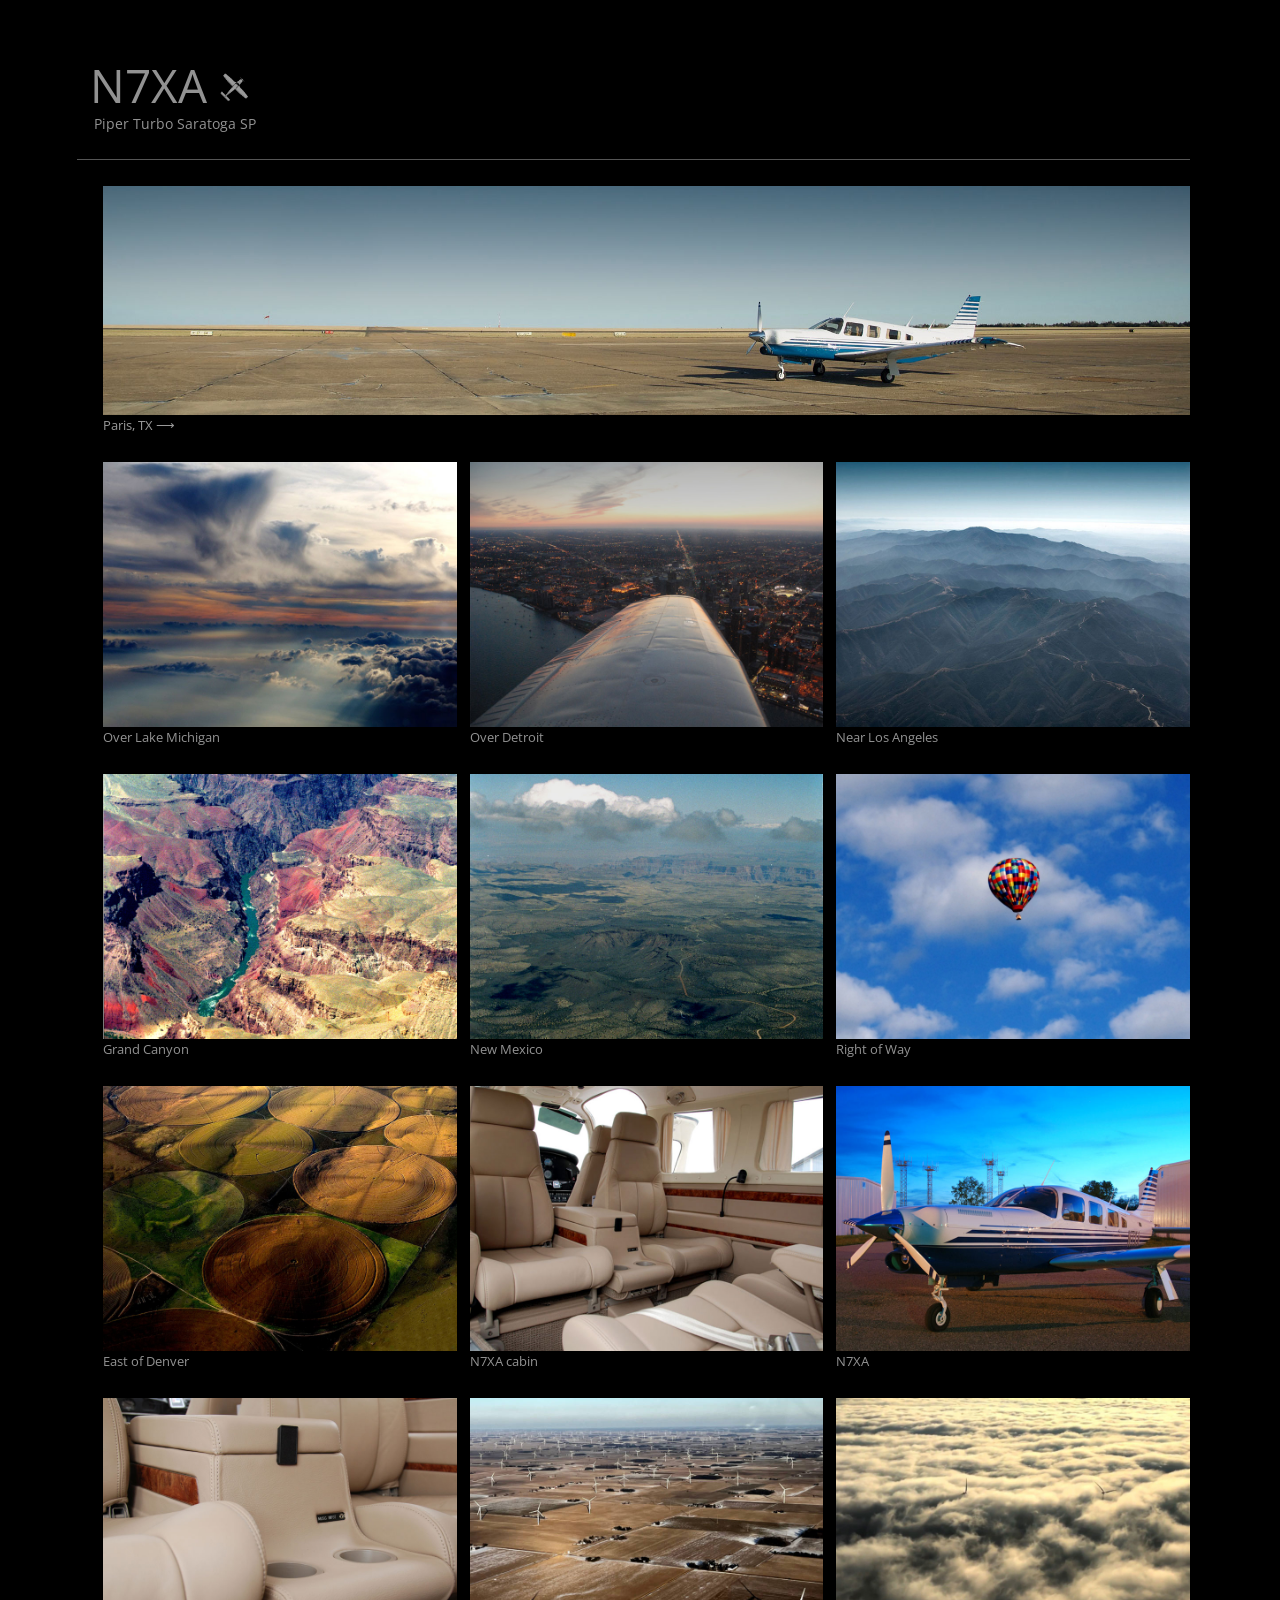
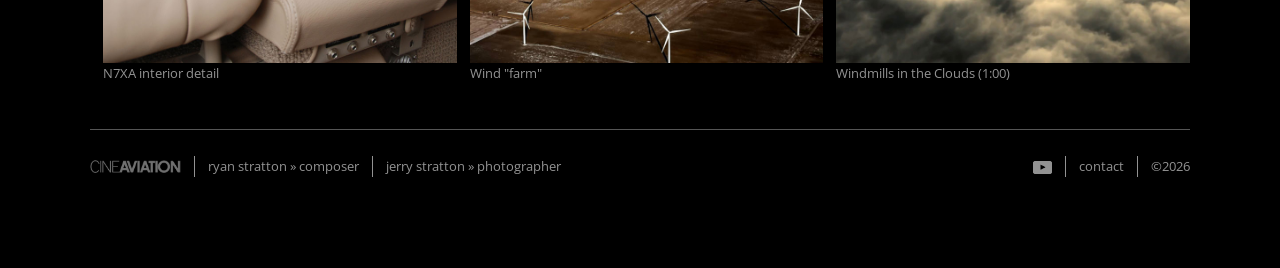
==== index.html @ 7b43d066 "extentionless mod" ====
<!DOCTYPE html>
<html lang="en">
<head>
	<meta charset="UTF-8">
	<meta name="viewport" content="width=device-width, initial-scale=1">
	<title> N7XA | Piper Turbo Saratoga SP </title>
	<meta name="description" content="1982 Piper Turbo Saratoga SP">
	<link rel="canonical" href="https://n7xa.com">
	<link rel="stylesheet" href="css/ca.css">
	<link rel="icon" href="/favicon.ico" type="image/x-icon">
 	<link rel="icon" type="image/png" sizes="32x32" href="/favicon-32x32.png">
	<link rel="icon" type="image/png" sizes="16x16" href="/favicon-16x16.png">
	<link rel="apple-touch-icon" sizes="180x180" href="/apple-touch-icon_v2.png">
	<link rel="manifest" href="/site.webmanifest">
</head>
<body>
<div class="container">
	<header id="navtop">
		<div class="logo fleft">
			<h1>
				N7XA
				<img src="img/mailsig.png" alt="N7XA" class="h1-image"> 
			</h1>
			<p style="font-size: 1.1em; margin-left: 0.3em;">
				Piper Turbo Saratoga SP 
			</p>
		</div>  
	</header>
	<div class="works-page grid-wrap divide-top">
		<nav class="grid col-full">
			<figure class="grid col-full">
				<a href="/paris"> <img src="img/n7xa_wide2.jpg" alt="" style="width: 100%;"> <span class="zoom"> </span> </a>
 				<figcaption>
					<a href="/paris" class="arrow"> Paris, TX </a> 
				</figcaption>
			</figure>
			<figure class="grid col-one-third mq2-col-one-half mq3-col-full">
				<a onclick="openModal('img/over_LM.jpg')"> <img src="img/overlm.jpg" alt="" style="width: 100%;"> <span class="zoom"> </span> </a>
				<figcaption>
					Over Lake Michigan
				</figcaption>
			</figure>
			<figure class="grid col-one-third mq2-col-one-half mq3-col-full">
				<a onclick="openModal('img/detroit_lg.jpg')"> <img src="img/detroit.jpg" alt="" style="width: 100%;"> <span class="zoom"> </span> </a>
				<figcaption>
					Over Detroit  
				</figcaption>
			</figure>
			<figure class="grid col-one-third mq2-col-one-half mq3-col-full">
				<a onclick="openModal('img/morning-mist_lg.jpg')"> <img src="img/mountain_mist.jpg" alt="" style="width: 100%;"> <span class="zoom"> </span> </a>
				<figcaption>
					Near Los Angeles  
				</figcaption>
			</figure>
			<figure class="grid col-one-third mq2-col-one-half mq3-col-full">
				<a onclick="openModal('img/canyon_full.jpg')"> <img src="img/gctn.jpg" alt="" style="width: 100%;"> <span class="zoom"> </span> </a>
				<figcaption>
					Grand Canyon 
				</figcaption>
			</figure>
			<figure class="grid col-one-third mq2-col-one-half mq3-col-full">
				<a onclick="openModal('img/newmexico.jpg')"> <img src="img/nm2.jpg" alt="" style="width: 100%;"> <span class="zoom"> </span> </a>
				<figcaption>
					New Mexico
				</figcaption>
			</figure>
			<figure class="grid col-one-third mq2-col-one-half mq3-col-full">
				<a onclick="openModal('img/rightofway_lg.jpg')"> <img src="img/rightofway.jpg" alt="" style="width: 100%;"> <span class="zoom"> </span> </a>
				<figcaption>
					Right of Way 
				</figcaption>
			</figure>
			<figure class="grid col-one-third mq2-col-one-half mq3-col-full">
				<a onclick="openModal('img/Sunset-to-Denver.jpg')"> <img src="img/sunset_denver.jpg" alt="" style="width: 100%;"> <span class="zoom"> </span> </a>
				<figcaption>
					East of Denver 
				</figcaption>
			</figure>
			<figure class="grid col-one-third mq2-col-one-half mq3-col-full">
				<a onclick="openModal('img/interior.jpg')"> <img src="img/interior1.jpg" alt="" style="width: 100%;"> <span class="zoom"> </span> </a>
				<figcaption>
					N7XA cabin 
				</figcaption>
			</figure>
			<figure class="grid col-one-third mq2-col-one-half mq3-col-full">
				<a onclick="openModal('img/n7xa.jpg')"> <img src="img/n7xathumb.jpg" alt="" style="width: 100%;"> <span class="zoom"> </span> </a>
				<figcaption>
					N7XA 
				</figcaption>
			</figure>
			<figure class="grid col-one-third mq2-col-one-half mq3-col-full">
				<a onclick="openModal('img/console.jpg')"> <img src="img/console1.jpg" alt="" style="width: 100%;"> <span class="zoom"> </span> </a>
				<figcaption>
					N7XA interior detail 
				</figcaption>
			</figure>
			<figure class="grid col-one-third mq2-col-one-half mq3-col-full">
				<a onclick="openModal('img/windmills.jpg')"> <img src="img/windfarm.jpg" alt="" style="width: 100%;"> <span class="zoom"> </span> </a>
				<figcaption>
					Wind &quot;farm&quot;
				</figcaption>
			</figure>
			
			<figure class="grid col-one-third mq2-col-one-half mq3-col-full">
				<a onclick="openiframeModal('https://player.vimeo.com/video/907225310?badge=0&amp;autopause=0&amp;player_id=0&amp;app_id=5847')"> <img src="img/aerial.jpg" alt="" style="width: 100%;"> <span class="play"> </span> </a>
				<figcaption>
					Windmills in the Clouds (1:00)
				</figcaption>
			</figure>
		</nav>
	</div>
	<div class="divide-top">
		<footer class="grid-wrap mobile">
			<ul class="grid col-two-thirds">
    			<li> <img src="img/cai-logo.png" alt="Cine Aviation Inc. logo" style="height:1em;padding-bottom:2px;"> </li>
				<li> <a href="https://ryanstrattonmusic.com" target="_blank"> ryan stratton &raquo; composer </a> </li>
				<li> <a href="https://jerrystrattonphotography.com" target="_blank"> jerry stratton &raquo; photographer </a> </li>
			</ul>
			<nav class="grid col-one-third">
				<ul>
					<li> <a href="https://www.youtube.com/channel/UCvuvG0dDCVe-HTyBPLxV9Og" title="N7XA on You Tube" target="_blank"> <img src="img/yt.png" alt="" style="height: 1em;"> </a> </li>
					<li> <a href="mailto:lons@n7xa.com?subject=Inquiry%20from%20website">contact</a></li>
					<li> &#169;2026 </li>
				</ul>
			</nav>
		</footer>
	</div>
	<!-- The Modal for Images -->
				<div id="imageModal" class="modal">
				<span class="close" onclick="closeModal()">&times;</span>
				<img id="modalImage" class="modal-content" alt="Modal Image to be loaded by a script" src="#">
				</div>

	<!-- The Modal for Iframe -->
				<div id="iframeModal" class="modal">
  				<span class="close" onclick="closeiframeModal()">&times;</span>
  				<div id="modaliframeContainer" class="modal-content1">
  			 	<iframe id="modaliframe" allow="accelerometer; autoplay; encrypted-media; gyroscope; picture-in-picture; fullscreen;"></iframe>
  			    </div>
				</div>
</div>
<script src="js/jquery.min.js"></script>
<script src="js/scripts.js"></script>
</body>
</html>
---- css/ca.css ----
@font-face {
  font-display: swap;
  font-family: 'Open Sans';
  src: url('../fonts/OpenSans-Regular.woff2') format('woff2');
  font-weight: 400;
  font-style: normal;
}

@font-face {
  font-family: 'Open Sans';
  src: url('../fonts/OpenSans-Bold.woff2') format('woff2');
  font-weight: 700;
  font-style: normal;
  font-display: swap;
}

@font-face {
  font-display: swap;
  font-family: 'Roboto';
  src: url('../fonts/roboto-regular.woff2') format('woff2'),
    url('../fonts/roboto-regular.woff') format('woff');
  font-weight: 400;
  font-style: normal;
}

@font-face {
  font-family: 'Roboto';
  src: url('../fonts/roboto-bold.woff2') format('woff2');
  font-weight: 700;
  font-style: normal;
  font-display: swap;
}

/* Root Variables */
:root {
  --font-family: "Open Sans", "Roboto", "Helvetica Neue", "Helvetica", "Arial", sans-serif;
  --font-color: #929292;
  --font-size: 13px;
  --line-height: 1.6;
  --background-color: #000000;
  --link-color: #929292;
  --border-color: #DDD;
  --transition-time: 0.2s;
  --selection-background: #0078CF;
  --selection-color: #fff;
  --button-background: #efefef;
  --button-border: #ddd;
  --button-text-shadow: 0 1px 0 #fff;
}

html {
  scroll-behavior: smooth;
  font-size: 100%;
  -webkit-text-size-adjust: 100%;
  font-family: var(--font-family);
  font-weight: 400;
  color: var(--font-color);
  -webkit-font-smoothing: antialiased;
}

:focus-visible {
  outline: 2px solid #0078CF;
}

body {
  margin: 0;
  font-size: var(--font-size);
  line-height: var(--line-height);
  background: var(--background-color);
}

a {
  color: var(--link-color);
  font-weight: normal;
  cursor: pointer;
  text-decoration: none;
  transition: color var(--transition-time) ease;
}

a:hover {
  color: #fff;
  background: rgba(0, 0, 0, 0.025);
}

a:active,
a:focus {
  position: relative;
  top: 1px;
  font-size: 1em;
}

::selection {
  background: var(--selection-background);
  color: var(--selection-color);
  text-shadow: none;
}

p {
  margin: 0 0 1em;
}

p:last-child {
  margin-bottom: 0;
}

a:visited {
  opacity: 0.9;
}

hr {
  display: block;
  height: 1px;
  border: 0;
  border-top: 1px solid #555;
  margin: .6em 0;
  padding: 0;
}

blockquote {
  margin: 1em 1em 1em 0;
  padding: 1em;
  border-left: 1px solid var(--border-color);
  font-style: italic;
  color: #999;
}

blockquote p {
  font-size: 1.1em;
  line-height: 2em;
  margin-bottom: 0;
}

blockquote small {
  display: block;
  font-size: 1em;
  line-height: 1.6em;
  color: #bfbfbf;
  text-align: right;
}

blockquote small:before {
  content: '\2014 \00A0';
}

b,
strong {
  font-weight: 700;
}

small {
  font-size: 85%;
  color: #999;
}

sub,
sup {
  font-size: 75%;
  line-height: 0;
  position: relative;
  vertical-align: baseline;
}

sup {
  top: -0.5em;
}

sub {
  bottom: -0.25em;
}

ul,
ol {
  list-style: none;
  list-style-image: none;
  margin: 0;
  padding: 0;
}

img {
  border: 0;
  vertical-align: middle;
}

figure {
  margin: 0;
}

form {
  margin: 0;
}

fieldset {
  border: 0;
  margin: 0;
  padding: 0;
}

td {
  vertical-align: top;
}

/* -------------------------------------------------------------
======	STYLES
------------------------------------------------------------- */

/* -- TYPOGRAPHY
------------------------------------------------------------- */
h1,
h2,
h3,
h4,
h5,
h6 {
  margin: 0 0 1em;
  font-weight: normal;
}

h1 {
  font-size: 3.5em;
  text-transform: uppercase;
  line-height: 0.9;
  margin: 0 0 0.1em;
  font-weight: normal;
}

h1 .h1-image {
  width: 30px;
  padding-bottom: 5px;
  opacity: 0.6;
  transition: opacity 0.2s ease;
}

h1 .sub-h1 {
  display: block;
  font-size: 0.3em;
  text-transform: none;
  margin: 0.3em 0 0 0.2em;
  color: #777;
  letter-spacing: 0.01em;
  font-weight: 500;
}

h2 {
  font-size: 2.5em;
  margin: 0 0 20px;
  letter-spacing: -0.05em;
  color: #555;
  line-height: 1;
}

h3 {
  font-size: 1.75em;
}

h4 {
  font-size: 1.1em;
  margin-left: 0.3em;
}

h5 {
  font-size: 1.17em;
  text-transform: uppercase;
  margin-bottom: 10px;
  color: #909090;
}

h6 {
  font-size: 1em;
  margin-bottom: 6px;
  font-weight: 700;
}

h2 a,
h3 a,
h4 a,
h5 a,
h6 a {
  color: #0070ff;
  text-decoration: none;
}

h2 a:hover,
h3 a:hover,
h4 a:hover,
h5 a:hover,
h6 a:hover {
  color: #fff;
}

h1 a {
  color: inherit;
  text-decoration: none;
  transition: color 0.2s ease;
}

h1 a:hover {
  color: #fff;
}

h1 a:hover .h1-image {
  opacity: 1;
}

/* -- GRID 
------------------------------------------------------------- */
body {
  width: 100%;
}

.page-404 .grid.col-full {
  text-align: center;
}

.container {
  width: 90%;
  margin: 5em auto;
  max-width: 1100px;
  min-width: 300px;
}

.grid-wrap {
  margin-left: -1em;
  /* the same as your gutter */
  overflow: hidden;
}

.grid-wrap:before,
.grid-wrap:after {
  content: "";
  display: table;
}

.grid-wrap:after {
  clear: both;
}

.grid {
  float: left;
  padding-left: 1em;
  /* this is your gutter between columns */
  width: 100%;
  box-sizing: border-box;
}

.half-gutter {
  margin-left: -1.5em;
}

.half-gutter .grid-col {
  padding-left: 1.5em;
}

.col-full {
  width: 100%;
}

.col-one-half {
  width: 50%;
}

.col-one-third {
  width: 33.333%;
}

.col-two-thirds {
  width: 66.666%;
}

.col-one-quarter {
  width: 25%;
}

.col-three-quarters {
  width: 75%;
}

.divide-top {
  border-top: 1px solid #555;
  padding-top: 2em;
  margin-top: 1.5em;
}

.mright {
  margin-right: 3em;
}

.mleft {
  margin-left: 3em;
}

.mtop {
  margin-top: 3em;
}

.mbottom {
  margin-bottom: 3em;
}

.halfmright {
  margin-right: 1.5em;
}

.halfmleft {
  margin-left: 1.5em;
}

.halfmtop {
  margin-top: 1.5em;
}

.halfmbottom {
  margin-bottom: 1.5em;
}

.fright,
.fleft {
  display: block;
  overflow: hidden;
}

.fright {
  float: right;
}

.fleft {
  float: left;
}

.alignleft {
  float: left;
  clear: left;
  margin: 0.38em 1.62em 0.38em 0;
}

.alignright {
  float: right;
  clear: right;
  margin: 0.38em 0 0.38em 1.62em;
}

.aligncenter {
  margin: 0 auto 1.62em;
  display: block;
}

/* -- MISC
------------------------------------------------------------- */
figure {
  max-height: 100%;
  overflow: hidden;
  margin-bottom: 2em;
}

figure figcaption {}

img {
  max-width: 100%;
  height: auto;
  width: auto;
}

a img {
  transition: opacity 1s ease;
}

a img:hover {
  opacity: 0.7;
}

/* -------------------------------------------------------------
======	PAGES
------------------------------------------------------------- */

/* -- HEADER
------------------------------------------------------------- */
header#navtop {
  clear: both;
  overflow: hidden;
}

header nav ul {
  float: left;
  overflow: hidden;
  padding: 0 3em 0 2em;
  line-height: 2em;
}

nav a,
menu a {
  text-decoration: none;
  color: #999;
}

.navactive {
  color: #0078CF;
}

.logo {
  margin-bottom: 0.3em;
}

.logo:hover {
  background: none;
}

/* -- GENERAL 
------------------------------------------------------------- */
.main section {
  margin: 0 0 3em;
}

.main header {
  color: #555;
  margin-bottom: 3em;
}

.main header hr {
  border-top-color: #999;
}

.arrow:after {
  content: " \27F6";
  /* html unicode: &#10230; */
}

header .arrow {
  color: #999;
  font-style: italic;
}

.arrow:hover {
  color: #0078CF;
}

/* -- FOOTER
------------------------------------------------------------- */
footer {
  color: #929292;
  margin-bottom: 7em;
}

footer nav ul {
  float: right;
  overflow: hidden;
}

footer a {
  color: #929292;
}

footer li {
  float: left;
  margin-right: 1em;
  padding-right: 1em;
  border-right: 1px solid #929292;
  font-size: 1em;
}

footer li:last-child {
  margin-right: 0;
  padding-right: 0;
  border-right: none;
}

#iframe-container {
  width: 1100px;
  /* Default width */
  height: 300px;
  /* Default height */
}

/* Styling specific to the iframe modal content */
#iframeModal .modal-content1 {
  top: 50%;
  left: 50%;
  max-width: 90%;
  /* Adjust the width as needed */
  max-height: 90vh;
  /* Adjust the height as needed */
}

/* Styling specific to the iframe modal */
#iframeModal #modaliframe {
  display: block;
  position: fixed;
  z-index: 1;
  left: 50%;
  top: 50%;
  transform: translate(-50%, -50%);
  width: 80%;
  height: calc(80vw * 9 / 16);
  /* 16:9 aspect ratio */
  border: none;
}

/* Common styling for both modals */
.modal {
  display: none;
  position: fixed;
  z-index: 1;
  left: 0;
  top: 0;
  width: 100%;
  height: 100%;
  overflow: auto;
  background-color: rgba(0, 0, 0, 0.8);
}

.modal-content {
  display: block;
  margin: auto;
  position: absolute;
  top: 50%;
  left: 50%;
  transform: translate(-50%, -50%);
  max-width: 90%;
  /* Adjust the width as needed */
  max-height: 90vh;
  /* Adjust the height as needed */
  box-shadow: 0 15px 20px rgba(110, 110, 110, 0.5);
  border: 2px solid #676767;
  /* Border properties */
  border-radius: 8px;
  /* Optional: Add border radius for rounded corners */
}

.close {
  position: absolute;
  top: 25px;
  right: 50px;
  color: #fff;
  font-size: 30px;
  cursor: pointer;
}

.modal-text {
  margin-top: 10px;
  color: #fff;
  text-align: center;
  font-size: 16px;
}

/* -- WORKS / Home-page and Works-page
------------------------------------------------------------- */
.works-page figure>a,
.works figure>a {
  display: block;
  height: 100%;
  width: 100%;
  overflow: hidden;
  position: relative;
}

.works figure>a {
  padding-top: 1em;
}

.works-page figure .zoom,
.works figure .zoom,
.works-page figure .play,
.works figure .play {
  display: block;
  position: absolute;
  top: 10px;
  left: 0;
  width: 100%;
  height: 100%;
  opacity: 0;
}

.works-page figure .zoom,
.works figure .zoom {
  background: url(../img/zoom.png) no-repeat center;
}

.works-page figure .play,
.works figure .play {
  background: url(../img/play.png) no-repeat center;
}

.works figure figcaption {
  margin-top: 0.5em;
  padding: 0 0.5em;
  white-space: nowrap;
}

.works figure figcaption a {
  line-height: 2em;
  color: #555;
  font-weight: 700;
}

.works figure figcaption p {
  margin: 0;
}

.works-page .works figure {
  margin-bottom: 2em;
}

/* -------------------------------------------------------------
======	MEDIA QUERIES
------------------------------------------------------------- */

/* -- Media query 1 (mq1)
------------------------------------------------------------- */
@media only screen and (max-width: 60em) {

  /* 13 / 780 */
  .mq1-col-full {
    width: 100%;
  }

  .mq1-col-one-half {
    width: 50%;
  }

  .mq1-col-one-third {
    width: 33.333%;
  }

  .mq1-col-two-thirds {
    width: 66.666%;
  }

  .mq1-col-one-quarter {
    width: 25%;
  }

  .mq1-col-three-quarters {
    width: 75%;
  }

  /**/
  h1 {
    font-size: 3.1em;
  }
}

/* -- Media query 2 (mq2)
------------------------------------------------------------- */
@media only screen and (max-width: 48em) {

  /* 13 / 624 */
  .mq2-col-full {
    width: 100%;
  }

  .mq2-col-one-half {
    width: 50%;
  }

  .mq2-col-one-third {
    width: 33.333%;
  }

  .mq2-col-two-thirds {
    width: 66.666%;
  }

  .mq2-col-one-quarter {
    width: 25%;
  }

  .mq2-col-three-quarters {
    width: 75%;
  }

  /**/
  header nav {
    width: 100%;
  }

  header nav ul {
    padding: 0;
    border-left: none;
    line-height: 2em;
  }

  header nav ul li {
    float: right;
    padding: 0 1em;
  }

  footer {
    text-align: center;
  }

  footer ul {
    display: inline-block;
  }

  footer li {
    float: none;
    display: inline-block;
    margin: 0;
    padding: 0 1em;
  }

  footer .grid {
    float: none;
    width: 100%;
  }

  footer ul,
  footer nav {
    width: 100%;
    float: none;
  }

  footer nav ul {
    float: none;
    margin-top: 1em;
  }

  .mobile {
    letter-spacing: .03em;
  }
}

/* -- Media query 3 (mq3)
------------------------------------------------------------- */
@media only screen and (max-width: 30em) {

  /* 13 / 390 */
  .mq3-col-full {
    width: 100%;
  }

  .mq3-col-one-half {
    width: 50%;
  }

  .mq3-col-one-third {
    width: 33.333%;
  }

  .mq3-col-two-thirds {
    width: 66.666%;
  }

  .mq3-col-one-quarter {
    width: 25%;
  }

  .mq3-col-three-quarters {
    width: 75%;
  }

  .mq3-none {
    display: none;
  }

  /**/
  header nav ul li {
    padding: 0 0.5em;
    float: right;
  }

  #iframe-container {
    position: relative;
    width: 100%;
    padding-bottom: 54.54%;
    /* Aspect ratio 600/1100 */
    height: 0;
    overflow: hidden;
  }

  #iframe-container iframe {
    position: absolute;
    top: 0;
    left: 0;
    width: 100%;
    height: 100%;
    border: 0;
  }

  .services article {
    margin-top: 3em;
  }

  .services article:first-of-type {
    margin-top: 0;
  }
}

/* -- PRINT STYLES 
------------------------------------------------------------- */
@media print {
  body {
    color: #000;
  }

  a {
    text-decoration: underline;
  }
}

/* -------------------------------------------------------------
======	END
------------------------------------------------------------- */
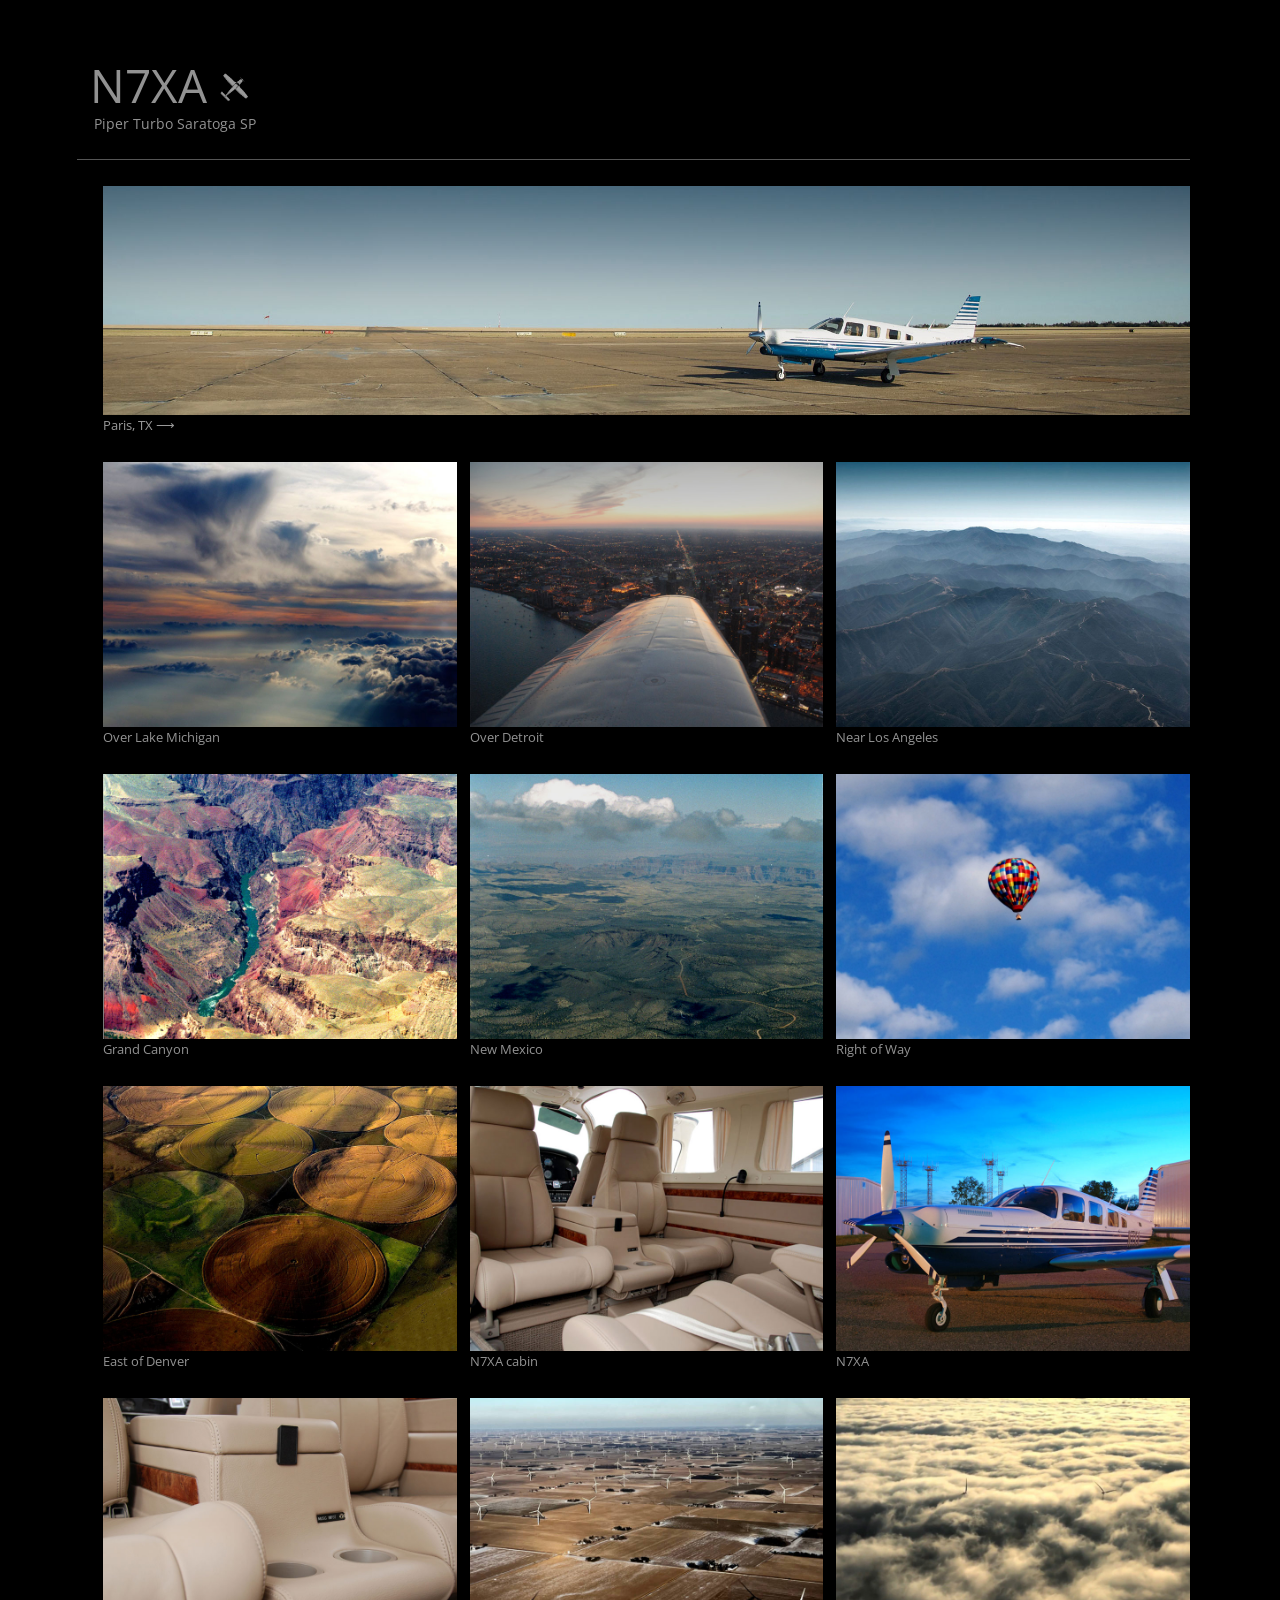
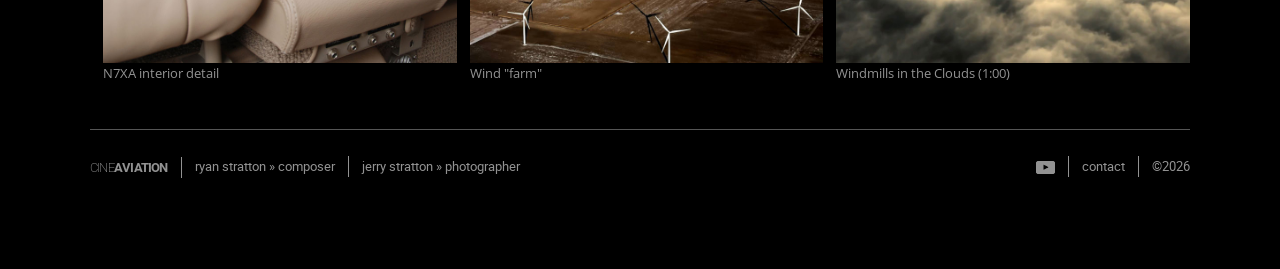
==== commit 8611d422: "logo convert to text" ====
--- a/index.html
+++ b/index.html
@@ -8,103 +8,101 @@
 	<link rel="canonical" href="https://n7xa.com">
 	<link rel="stylesheet" href="css/ca.css">
 	<link rel="icon" href="/favicon.ico" type="image/x-icon">
- 	<link rel="icon" type="image/png" sizes="32x32" href="/favicon-32x32.png">
+	<link rel="icon" type="image/png" sizes="32x32" href="/favicon-32x32.png">
 	<link rel="icon" type="image/png" sizes="16x16" href="/favicon-16x16.png">
 	<link rel="apple-touch-icon" sizes="180x180" href="/apple-touch-icon_v2.png">
 	<link rel="manifest" href="/site.webmanifest">
 </head>
 <body>
 <div class="container">
-	<header id="navtop">
+	<header class="site-header">
 		<div class="logo fleft">
 			<h1>
-				N7XA
-				<img src="img/mailsig.png" alt="N7XA" class="h1-image"> 
+				N7XA <img src="img/mailsig.png" alt="N7XA" class="h1-image"> 
 			</h1>
 			<p style="font-size: 1.1em; margin-left: 0.3em;">
 				Piper Turbo Saratoga SP 
 			</p>
-		</div>  
+		</div>
 	</header>
 	<div class="works-page grid-wrap divide-top">
 		<nav class="grid col-full">
 			<figure class="grid col-full">
-				<a href="/paris"> <img src="img/n7xa_wide2.jpg" alt="" style="width: 100%;"> <span class="zoom"> </span> </a>
- 				<figcaption>
+				<a href="/paris"> <img src="img/n7xa_wide2.jpg" alt="" style="width: 100%;"> <span class="zoom"> </span> </a> 
+				<figcaption>
 					<a href="/paris" class="arrow"> Paris, TX </a> 
 				</figcaption>
 			</figure>
 			<figure class="grid col-one-third mq2-col-one-half mq3-col-full">
-				<a onclick="openModal('img/over_LM.jpg')"> <img src="img/overlm.jpg" alt="" style="width: 100%;"> <span class="zoom"> </span> </a>
+				<a onclick="openModal('img/over_LM.jpg')"> <img src="img/overlm.jpg" alt="" style="width: 100%;"> <span class="zoom"> </span> </a> 
 				<figcaption>
-					Over Lake Michigan
+					Over Lake Michigan 
 				</figcaption>
 			</figure>
 			<figure class="grid col-one-third mq2-col-one-half mq3-col-full">
-				<a onclick="openModal('img/detroit_lg.jpg')"> <img src="img/detroit.jpg" alt="" style="width: 100%;"> <span class="zoom"> </span> </a>
+				<a onclick="openModal('img/detroit_lg.jpg')"> <img src="img/detroit.jpg" alt="" style="width: 100%;"> <span class="zoom"> </span> </a> 
 				<figcaption>
-					Over Detroit  
+					Over Detroit 
 				</figcaption>
 			</figure>
 			<figure class="grid col-one-third mq2-col-one-half mq3-col-full">
-				<a onclick="openModal('img/morning-mist_lg.jpg')"> <img src="img/mountain_mist.jpg" alt="" style="width: 100%;"> <span class="zoom"> </span> </a>
+				<a onclick="openModal('img/morning-mist_lg.jpg')"> <img src="img/mountain_mist.jpg" alt="" style="width: 100%;"> <span class="zoom"> </span> </a> 
 				<figcaption>
-					Near Los Angeles  
+					Near Los Angeles 
 				</figcaption>
 			</figure>
 			<figure class="grid col-one-third mq2-col-one-half mq3-col-full">
-				<a onclick="openModal('img/canyon_full.jpg')"> <img src="img/gctn.jpg" alt="" style="width: 100%;"> <span class="zoom"> </span> </a>
+				<a onclick="openModal('img/canyon_full.jpg')"> <img src="img/gctn.jpg" alt="" style="width: 100%;"> <span class="zoom"> </span> </a> 
 				<figcaption>
 					Grand Canyon 
 				</figcaption>
 			</figure>
 			<figure class="grid col-one-third mq2-col-one-half mq3-col-full">
-				<a onclick="openModal('img/newmexico.jpg')"> <img src="img/nm2.jpg" alt="" style="width: 100%;"> <span class="zoom"> </span> </a>
+				<a onclick="openModal('img/newmexico.jpg')"> <img src="img/nm2.jpg" alt="" style="width: 100%;"> <span class="zoom"> </span> </a> 
 				<figcaption>
-					New Mexico
+					New Mexico 
 				</figcaption>
 			</figure>
 			<figure class="grid col-one-third mq2-col-one-half mq3-col-full">
-				<a onclick="openModal('img/rightofway_lg.jpg')"> <img src="img/rightofway.jpg" alt="" style="width: 100%;"> <span class="zoom"> </span> </a>
+				<a onclick="openModal('img/rightofway_lg.jpg')"> <img src="img/rightofway.jpg" alt="" style="width: 100%;"> <span class="zoom"> </span> </a> 
 				<figcaption>
 					Right of Way 
 				</figcaption>
 			</figure>
 			<figure class="grid col-one-third mq2-col-one-half mq3-col-full">
-				<a onclick="openModal('img/Sunset-to-Denver.jpg')"> <img src="img/sunset_denver.jpg" alt="" style="width: 100%;"> <span class="zoom"> </span> </a>
+				<a onclick="openModal('img/Sunset-to-Denver.jpg')"> <img src="img/sunset_denver.jpg" alt="" style="width: 100%;"> <span class="zoom"> </span> </a> 
 				<figcaption>
 					East of Denver 
 				</figcaption>
 			</figure>
 			<figure class="grid col-one-third mq2-col-one-half mq3-col-full">
-				<a onclick="openModal('img/interior.jpg')"> <img src="img/interior1.jpg" alt="" style="width: 100%;"> <span class="zoom"> </span> </a>
+				<a onclick="openModal('img/interior.jpg')"> <img src="img/interior1.jpg" alt="" style="width: 100%;"> <span class="zoom"> </span> </a> 
 				<figcaption>
 					N7XA cabin 
 				</figcaption>
 			</figure>
 			<figure class="grid col-one-third mq2-col-one-half mq3-col-full">
-				<a onclick="openModal('img/n7xa.jpg')"> <img src="img/n7xathumb.jpg" alt="" style="width: 100%;"> <span class="zoom"> </span> </a>
+				<a onclick="openModal('img/n7xa.jpg')"> <img src="img/n7xathumb.jpg" alt="" style="width: 100%;"> <span class="zoom"> </span> </a> 
 				<figcaption>
 					N7XA 
 				</figcaption>
 			</figure>
 			<figure class="grid col-one-third mq2-col-one-half mq3-col-full">
-				<a onclick="openModal('img/console.jpg')"> <img src="img/console1.jpg" alt="" style="width: 100%;"> <span class="zoom"> </span> </a>
+				<a onclick="openModal('img/console.jpg')"> <img src="img/console1.jpg" alt="" style="width: 100%;"> <span class="zoom"> </span> </a> 
 				<figcaption>
 					N7XA interior detail 
 				</figcaption>
 			</figure>
 			<figure class="grid col-one-third mq2-col-one-half mq3-col-full">
-				<a onclick="openModal('img/windmills.jpg')"> <img src="img/windfarm.jpg" alt="" style="width: 100%;"> <span class="zoom"> </span> </a>
+				<a onclick="openModal('img/windmills.jpg')"> <img src="img/windfarm.jpg" alt="" style="width: 100%;"> <span class="zoom"> </span> </a> 
 				<figcaption>
-					Wind &quot;farm&quot;
+					Wind &quot;farm&quot; 
 				</figcaption>
 			</figure>
-			
 			<figure class="grid col-one-third mq2-col-one-half mq3-col-full">
-				<a onclick="openiframeModal('https://player.vimeo.com/video/907225310?badge=0&amp;autopause=0&amp;player_id=0&amp;app_id=5847')"> <img src="img/aerial.jpg" alt="" style="width: 100%;"> <span class="play"> </span> </a>
+				<a onclick="openiframeModal('https://player.vimeo.com/video/907225310?badge=0&amp;autopause=0&amp;player_id=0&amp;app_id=5847')"> <img src="img/aerial.jpg" alt="" style="width: 100%;"> <span class="play"> </span> </a> 
 				<figcaption>
-					Windmills in the Clouds (1:00)
+					Windmills in the Clouds (1:00) 
 				</figcaption>
 			</figure>
 		</nav>
@@ -112,34 +110,34 @@
 	<div class="divide-top">
 		<footer class="grid-wrap mobile">
 			<ul class="grid col-two-thirds">
-    			<li> <img src="img/cai-logo.png" alt="Cine Aviation Inc. logo" style="height:1em;padding-bottom:2px;"> </li>
+				<li class="footer-title"> <span class="title-light">CINE</span><span class="title-bold">AVIATION</span> </li>
 				<li> <a href="https://ryanstrattonmusic.com" target="_blank"> ryan stratton &raquo; composer </a> </li>
 				<li> <a href="https://jerrystrattonphotography.com" target="_blank"> jerry stratton &raquo; photographer </a> </li>
 			</ul>
 			<nav class="grid col-one-third">
 				<ul>
 					<li> <a href="https://www.youtube.com/channel/UCvuvG0dDCVe-HTyBPLxV9Og" title="N7XA on You Tube" target="_blank"> <img src="img/yt.png" alt="" style="height: 1em;"> </a> </li>
-					<li> <a href="mailto:lons@n7xa.com?subject=Inquiry%20from%20website">contact</a></li>
+					<li> <a href="mailto:lons@n7xa.com?subject=[N7XA Inquiry]&body=%0A%0A---%0AFrom:%20n7xa.com%0A">contact</a></li>
 					<li> &#169;2026 </li>
 				</ul>
 			</nav>
 		</footer>
 	</div>
-	<!-- The Modal for Images -->
-				<div id="imageModal" class="modal">
-				<span class="close" onclick="closeModal()">&times;</span>
-				<img id="modalImage" class="modal-content" alt="Modal Image to be loaded by a script" src="#">
-				</div>
-
-	<!-- The Modal for Iframe -->
-				<div id="iframeModal" class="modal">
-  				<span class="close" onclick="closeiframeModal()">&times;</span>
-  				<div id="modaliframeContainer" class="modal-content1">
-  			 	<iframe id="modaliframe" allow="accelerometer; autoplay; encrypted-media; gyroscope; picture-in-picture; fullscreen;"></iframe>
-  			    </div>
-				</div>
+<!-- The Modal for Images -->
+	<div id="imageModal" class="modal">
+		<span class="close" onclick="closeModal()">&times;</span> <img id="modalImage" class="modal-content" alt="Modal Image to be loaded by a script" src="#"> 
+	</div>
+<!-- The Modal for Iframe -->
+	<div id="iframeModal" class="modal">
+		<span class="close" onclick="closeiframeModal()">&times;</span> 
+		<div id="modaliframeContainer" class="modal-content1">
+			<iframe id="modaliframe" allow="accelerometer; autoplay; encrypted-media; gyroscope; picture-in-picture; fullscreen;"></iframe> 
+		</div>
+	</div>
 </div>
-<script src="js/jquery.min.js"></script>
-<script src="js/scripts.js"></script>
+<script src="js/jquery.min.js">
+</script>
+<script src="js/scripts.js">
+</script>
 </body>
 </html>
--- a/css/ca.css
+++ b/css/ca.css
@@ -1,14 +1,14 @@
 @font-face {
   font-display: swap;
-  font-family: 'Open Sans';
-  src: url('../fonts/OpenSans-Regular.woff2') format('woff2');
+  font-family: "Open Sans";
+  src: url("../fonts/OpenSans-Regular.woff2") format("woff2");
   font-weight: 400;
   font-style: normal;
 }
 
 @font-face {
-  font-family: 'Open Sans';
-  src: url('../fonts/OpenSans-Bold.woff2') format('woff2');
+  font-family: "Open Sans";
+  src: url("../fonts/OpenSans-Bold.woff2") format("woff2");
   font-weight: 700;
   font-style: normal;
   font-display: swap;
@@ -16,16 +16,25 @@
 
 @font-face {
   font-display: swap;
-  font-family: 'Roboto';
-  src: url('../fonts/roboto-regular.woff2') format('woff2'),
-    url('../fonts/roboto-regular.woff') format('woff');
+  font-family: "Roboto";
+  src: url("../fonts/roboto-extralight.woff2") format("woff2"),
+    url("../fonts/roboto-extralight.woff") format("woff");
+  font-weight: 200;
+  font-style: normal;
+}
+
+@font-face {
+  font-display: swap;
+  font-family: "Roboto";
+  src: url("../fonts/roboto-regular.woff2") format("woff2"),
+    url("../fonts/roboto-regular.woff") format("woff");
   font-weight: 400;
   font-style: normal;
 }
 
 @font-face {
-  font-family: 'Roboto';
-  src: url('../fonts/roboto-bold.woff2') format('woff2');
+  font-family: "Roboto";
+  src: url("../fonts/roboto-bold.woff2") format("woff2");
   font-weight: 700;
   font-style: normal;
   font-display: swap;
@@ -33,15 +42,16 @@
 
 /* Root Variables */
 :root {
-  --font-family: "Open Sans", "Roboto", "Helvetica Neue", "Helvetica", "Arial", sans-serif;
+  --font-family: "Open Sans", "Roboto", "Helvetica Neue", "Helvetica", "Arial",
+    sans-serif;
   --font-color: #929292;
   --font-size: 13px;
   --line-height: 1.6;
   --background-color: #000000;
   --link-color: #929292;
-  --border-color: #DDD;
+  --border-color: #ddd;
   --transition-time: 0.2s;
-  --selection-background: #0078CF;
+  --selection-background: #0078cf;
   --selection-color: #fff;
   --button-background: #efefef;
   --button-border: #ddd;
@@ -59,7 +69,7 @@
 }
 
 :focus-visible {
-  outline: 2px solid #0078CF;
+  outline: 2px solid #0078cf;
 }
 
 body {
@@ -112,7 +122,7 @@
   height: 1px;
   border: 0;
   border-top: 1px solid #555;
-  margin: .6em 0;
+  margin: 0.6em 0;
   padding: 0;
 }
 
@@ -139,7 +149,7 @@
 }
 
 blockquote small:before {
-  content: '\2014 \00A0';
+  content: "\2014 \00A0";
 }
 
 b,
@@ -451,7 +461,8 @@
   margin-bottom: 2em;
 }
 
-figure figcaption {}
+figure figcaption {
+}
 
 img {
   max-width: 100%;
@@ -473,7 +484,7 @@
 
 /* -- HEADER
 ------------------------------------------------------------- */
-header#navtop {
+.site-header {
   clear: both;
   overflow: hidden;
 }
@@ -492,7 +503,7 @@
 }
 
 .navactive {
-  color: #0078CF;
+  color: #0078cf;
 }
 
 .logo {
@@ -529,7 +540,7 @@
 }
 
 .arrow:hover {
-  color: #0078CF;
+  color: #0078cf;
 }
 
 /* -- FOOTER
@@ -537,6 +548,7 @@
 footer {
   color: #929292;
   margin-bottom: 7em;
+  font-family: "Roboto", sans-serif;
 }
 
 footer nav ul {
@@ -560,6 +572,22 @@
   margin-right: 0;
   padding-right: 0;
   border-right: none;
+}
+
+.footer-title {
+  font-size: 1em;
+  position: relative;
+  top: 0.07em;
+}
+
+.footer-title .title-light {
+  font-weight: 200;
+  letter-spacing: -0.06em;
+}
+
+.footer-title .title-bold {
+  font-weight: 700;
+  letter-spacing: -0.06em;
 }
 
 #iframe-container {
@@ -642,8 +670,8 @@
 
 /* -- WORKS / Home-page and Works-page
 ------------------------------------------------------------- */
-.works-page figure>a,
-.works figure>a {
+.works-page figure > a,
+.works figure > a {
   display: block;
   height: 100%;
   width: 100%;
@@ -651,7 +679,7 @@
   position: relative;
 }
 
-.works figure>a {
+.works figure > a {
   padding-top: 1em;
 }
 
@@ -705,7 +733,6 @@
 /* -- Media query 1 (mq1)
 ------------------------------------------------------------- */
 @media only screen and (max-width: 60em) {
-
   /* 13 / 780 */
   .mq1-col-full {
     width: 100%;
@@ -740,7 +767,6 @@
 /* -- Media query 2 (mq2)
 ------------------------------------------------------------- */
 @media only screen and (max-width: 48em) {
-
   /* 13 / 624 */
   .mq2-col-full {
     width: 100%;
@@ -814,14 +840,13 @@
   }
 
   .mobile {
-    letter-spacing: .03em;
+    letter-spacing: 0.03em;
   }
 }
 
 /* -- Media query 3 (mq3)
 ------------------------------------------------------------- */
 @media only screen and (max-width: 30em) {
-
   /* 13 / 390 */
   .mq3-col-full {
     width: 100%;
@@ -874,14 +899,6 @@
     height: 100%;
     border: 0;
   }
-
-  .services article {
-    margin-top: 3em;
-  }
-
-  .services article:first-of-type {
-    margin-top: 0;
-  }
 }
 
 /* -- PRINT STYLES 
@@ -898,4 +915,4 @@
 
 /* -------------------------------------------------------------
 ======	END
-------------------------------------------------------------- */+------------------------------------------------------------- */
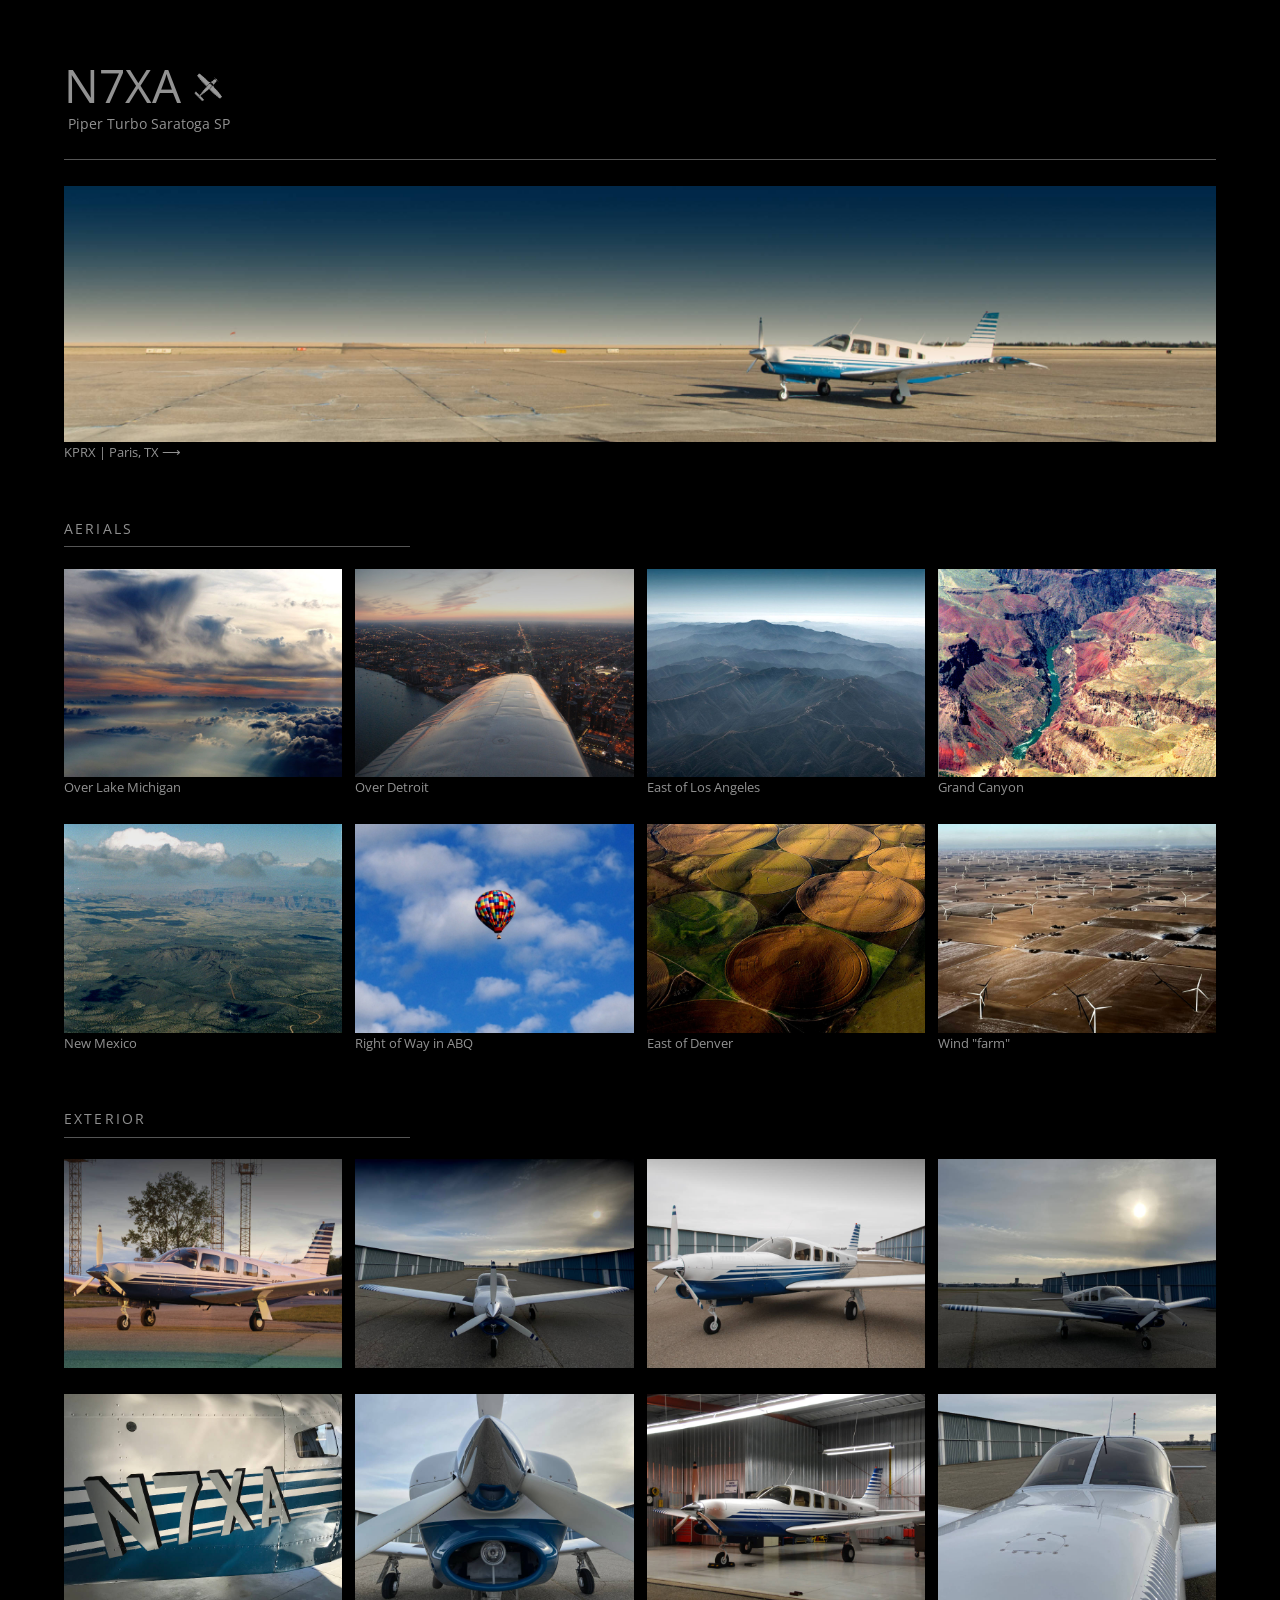
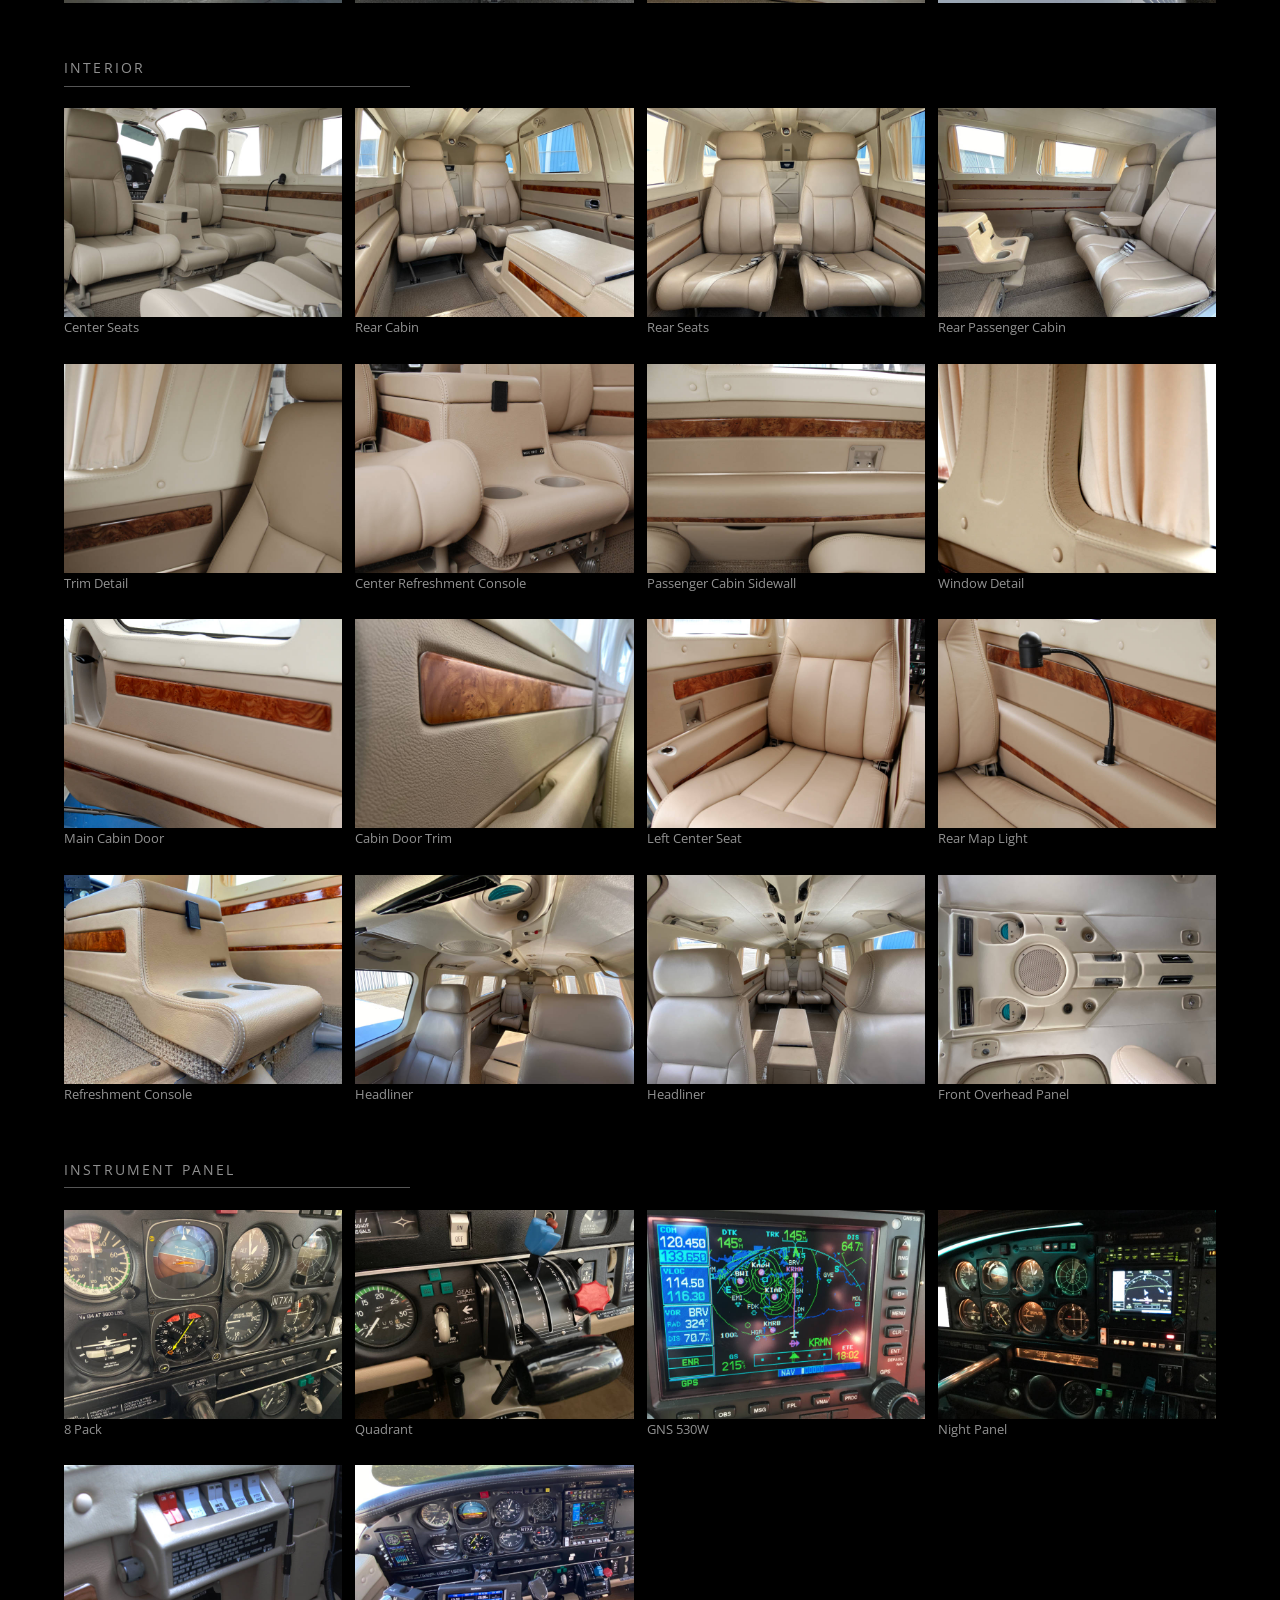
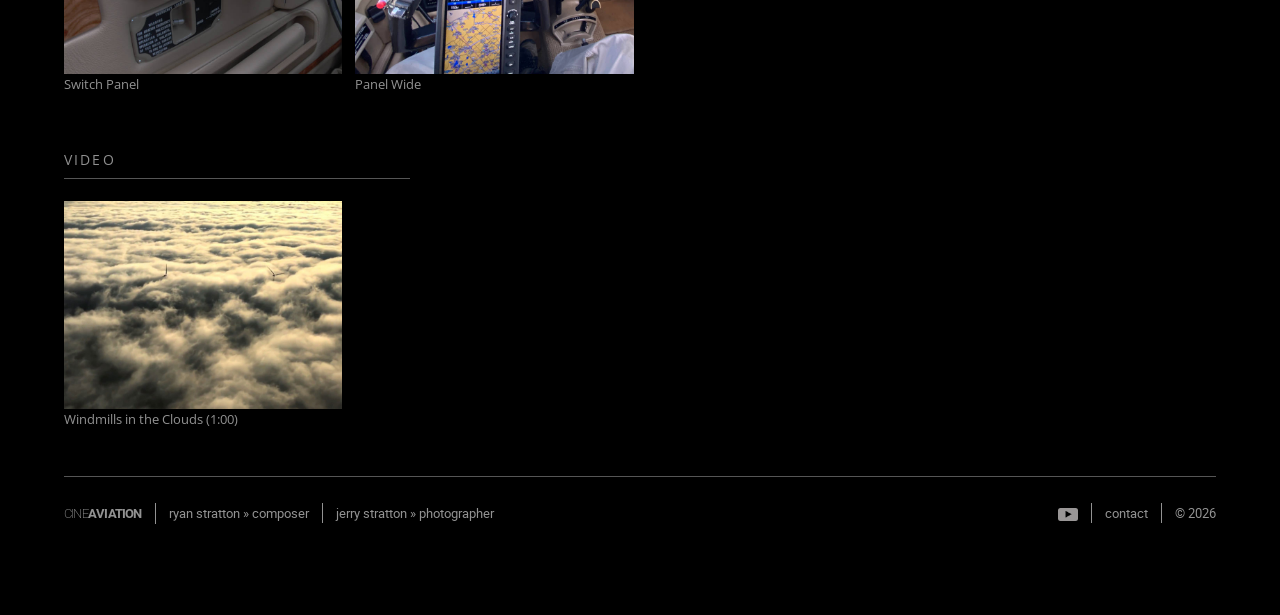
==== commit 6a2ae4f5: "Structural update" ====
--- a/index.html
+++ b/index.html
@@ -25,87 +25,244 @@
 			</p>
 		</div>
 	</header>
-	<div class="works-page grid-wrap divide-top">
-		<nav class="grid col-full">
-			<figure class="grid col-full">
-				<a href="/paris"> <img src="img/n7xa_wide2.jpg" alt="" style="width: 100%;"> <span class="zoom"> </span> </a> 
-				<figcaption>
-					<a href="/paris" class="arrow"> Paris, TX </a> 
-				</figcaption>
-			</figure>
-			<figure class="grid col-one-third mq2-col-one-half mq3-col-full">
-				<a onclick="openModal('img/over_LM.jpg')"> <img src="img/overlm.jpg" alt="" style="width: 100%;"> <span class="zoom"> </span> </a> 
+	<div class="works-page divide-top">
+		<div class="gallery">
+			<figure class="gallery-feature">
+				<a href="/paris"> <img src="img/n7xa_wide.jpg" alt="" style="width: 100%;"> <span class="zoom"> </span> </a> 
+				<figcaption>
+					<a href="/paris" class="arrow"> KPRX | Paris, TX </a> 
+				</figcaption>
+			</figure>
+			
+			<p class="gallery-subheading">Aerials</p>
+			<figure class="gallery-item">
+				<a onclick="openModal('img/aerial/over_LM.jpg')"> <img src="img/aerial/overlm.jpg" alt="" style="width: 100%;"> <span class="zoom"> </span> </a> 
 				<figcaption>
 					Over Lake Michigan 
 				</figcaption>
 			</figure>
-			<figure class="grid col-one-third mq2-col-one-half mq3-col-full">
-				<a onclick="openModal('img/detroit_lg.jpg')"> <img src="img/detroit.jpg" alt="" style="width: 100%;"> <span class="zoom"> </span> </a> 
+			<figure class="gallery-item">
+				<a onclick="openModal('img/aerial/detroit_lg.jpg')"> <img src="img/aerial/detroit.jpg" alt="" style="width: 100%;"> <span class="zoom"> </span> </a> 
 				<figcaption>
 					Over Detroit 
 				</figcaption>
 			</figure>
-			<figure class="grid col-one-third mq2-col-one-half mq3-col-full">
-				<a onclick="openModal('img/morning-mist_lg.jpg')"> <img src="img/mountain_mist.jpg" alt="" style="width: 100%;"> <span class="zoom"> </span> </a> 
-				<figcaption>
-					Near Los Angeles 
-				</figcaption>
-			</figure>
-			<figure class="grid col-one-third mq2-col-one-half mq3-col-full">
-				<a onclick="openModal('img/canyon_full.jpg')"> <img src="img/gctn.jpg" alt="" style="width: 100%;"> <span class="zoom"> </span> </a> 
+			<figure class="gallery-item">
+				<a onclick="openModal('img/aerial/morning-mist_lg.jpg')"> <img src="img/aerial/mountain_mist.jpg" alt="" style="width: 100%;"> <span class="zoom"> </span> </a> 
+				<figcaption>
+					East of Los Angeles 
+				</figcaption>
+			</figure>
+			<figure class="gallery-item">
+				<a onclick="openModal('img/aerial/canyon_full.jpg')"> <img src="img/aerial/gctn.jpg" alt="" style="width: 100%;"> <span class="zoom"> </span> </a> 
 				<figcaption>
 					Grand Canyon 
 				</figcaption>
 			</figure>
-			<figure class="grid col-one-third mq2-col-one-half mq3-col-full">
-				<a onclick="openModal('img/newmexico.jpg')"> <img src="img/nm2.jpg" alt="" style="width: 100%;"> <span class="zoom"> </span> </a> 
+			<figure class="gallery-item">
+				<a onclick="openModal('img/aerial/newmexico.jpg')"> <img src="img/aerial/nm2.jpg" alt="" style="width: 100%;"> <span class="zoom"> </span> </a> 
 				<figcaption>
 					New Mexico 
 				</figcaption>
 			</figure>
-			<figure class="grid col-one-third mq2-col-one-half mq3-col-full">
-				<a onclick="openModal('img/rightofway_lg.jpg')"> <img src="img/rightofway.jpg" alt="" style="width: 100%;"> <span class="zoom"> </span> </a> 
-				<figcaption>
-					Right of Way 
-				</figcaption>
-			</figure>
-			<figure class="grid col-one-third mq2-col-one-half mq3-col-full">
-				<a onclick="openModal('img/Sunset-to-Denver.jpg')"> <img src="img/sunset_denver.jpg" alt="" style="width: 100%;"> <span class="zoom"> </span> </a> 
+			<figure class="gallery-item">
+				<a onclick="openModal('img/aerial/rightofway_lg.jpg')"> <img src="img/aerial/rightofway.jpg" alt="" style="width: 100%;"> <span class="zoom"> </span> </a> 
+				<figcaption>
+					Right of Way in ABQ
+				</figcaption>
+			</figure>
+			<figure class="gallery-item">
+				<a onclick="openModal('img/aerial/Sunset-to-Denver.jpg')"> <img src="img/aerial/sunset_denver.jpg" alt="" style="width: 100%;"> <span class="zoom"> </span> </a> 
 				<figcaption>
 					East of Denver 
 				</figcaption>
 			</figure>
-			<figure class="grid col-one-third mq2-col-one-half mq3-col-full">
-				<a onclick="openModal('img/interior.jpg')"> <img src="img/interior1.jpg" alt="" style="width: 100%;"> <span class="zoom"> </span> </a> 
-				<figcaption>
-					N7XA cabin 
-				</figcaption>
-			</figure>
-			<figure class="grid col-one-third mq2-col-one-half mq3-col-full">
-				<a onclick="openModal('img/n7xa.jpg')"> <img src="img/n7xathumb.jpg" alt="" style="width: 100%;"> <span class="zoom"> </span> </a> 
-				<figcaption>
-					N7XA 
-				</figcaption>
-			</figure>
-			<figure class="grid col-one-third mq2-col-one-half mq3-col-full">
-				<a onclick="openModal('img/console.jpg')"> <img src="img/console1.jpg" alt="" style="width: 100%;"> <span class="zoom"> </span> </a> 
-				<figcaption>
-					N7XA interior detail 
-				</figcaption>
-			</figure>
-			<figure class="grid col-one-third mq2-col-one-half mq3-col-full">
-				<a onclick="openModal('img/windmills.jpg')"> <img src="img/windfarm.jpg" alt="" style="width: 100%;"> <span class="zoom"> </span> </a> 
+			<figure class="gallery-item">
+				<a onclick="openModal('img/aerial/windmills.jpg')"> <img src="img/aerial/windfarm.jpg" alt="" style="width: 100%;"> <span class="zoom"> </span> </a> 
 				<figcaption>
 					Wind &quot;farm&quot; 
 				</figcaption>
 			</figure>
-			<figure class="grid col-one-third mq2-col-one-half mq3-col-full">
+			
+			<p class="gallery-subheading">Exterior</p>
+			<figure class="gallery-item">
+				<a onclick="openModal('img/exterior/ext4.jpg')"> <img src="img/exterior/tn_ext4.jpg" alt="" style="width: 100%;"> <span class="zoom"> </span> </a> 
+			</figure>
+			
+			<figure class="gallery-item">
+				<a onclick="openModal('img/exterior/ext3.jpg')"> <img src="img/exterior/tn_ext3.jpg" alt="" style="width: 100%;"> <span class="zoom"> </span> </a> 
+			</figure>
+			
+			<figure class="gallery-item">
+				<a onclick="openModal('img/exterior/ext1.jpg')"> <img src="img/exterior/tn_ext1.jpg" alt="" style="width: 100%;"> <span class="zoom"> </span> </a> 
+			</figure>
+			
+			<figure class="gallery-item">
+				<a onclick="openModal('img/exterior/ext9.jpg')"> <img src="img/exterior/tn_ext9.jpg" alt="" style="width: 100%;"> <span class="zoom"> </span> </a> 
+			</figure>
+						
+			<figure class="gallery-item">
+				<a onclick="openModal('img/exterior/ext10.jpg')"> <img src="img/exterior/tn_ext10.jpg" alt="" style="width: 100%;"> <span class="zoom"> </span> </a> 
+			</figure>
+			
+			<figure class="gallery-item">
+				<a onclick="openModal('img/exterior/ext6.jpg')"> <img src="img/exterior/tn_ext6.jpg" alt="" style="width: 100%;"> <span class="zoom"> </span> </a> 
+			</figure>
+			
+			<figure class="gallery-item">
+				<a onclick="openModal('img/exterior/ext5.jpg')"> <img src="img/exterior/tn_ext5.jpg" alt="" style="width: 100%;"> <span class="zoom"> </span> </a> 
+			</figure>
+			
+			<figure class="gallery-item">
+				<a onclick="openModal('img/exterior/ext8.jpg')"> <img src="img/exterior/tn_ext8.jpg" alt="" style="width: 100%;"> <span class="zoom"> </span> </a> 
+			</figure>
+			
+			<p class="gallery-subheading">Interior</p>
+			<figure class="gallery-item">
+				<a onclick="openModal('img/interior/interior.jpg')"> <img src="img/interior/tn_interior.jpg" alt="" style="width: 100%;"> <span class="zoom"> </span> </a> 
+				<figcaption>
+					Center Seats 
+				</figcaption>
+			</figure>
+			<figure class="gallery-item">
+				<a onclick="openModal('img/interior/rearseats-wide.jpg')"> <img src="img/interior/tn_rearseats-wide.jpg" alt="" style="width: 100%;"> <span class="zoom"> </span> </a> 
+				<figcaption>
+					Rear Cabin 
+				</figcaption>
+			</figure>
+			<figure class="gallery-item">
+				<a onclick="openModal('img/interior/tearseats-medium.jpg')"> <img src="img/interior/tn_rearseats-medium.jpg" alt="" style="width: 100%;"> <span class="zoom"> </span> </a> 
+				<figcaption>
+					Rear Seats 
+				</figcaption>
+			</figure>
+			<figure class="gallery-item">
+				<a onclick="openModal('img/interior/rearseats.jpg')"> <img src="img/interior/tn_rearseats.jpg" alt="" style="width: 100%;"> <span class="zoom"> </span> </a> 
+				<figcaption>
+					Rear Passenger Cabin 
+				</figcaption>
+			</figure>
+			<figure class="gallery-item">
+				<a onclick="openModal('img/interior/trim-detail.jpg')"> <img src="img/interior/tn_trim-detail.jpg" alt="" style="width: 100%;"> <span class="zoom"> </span> </a> 
+				<figcaption>
+					Trim Detail 
+				</figcaption>
+			</figure>
+			<figure class="gallery-item">
+				<a onclick="openModal('img/interior/console.jpg')"> <img src="img/interior/tn-console.jpg" alt="" style="width: 100%;"> <span class="zoom"> </span> </a> 
+				<figcaption>
+					Center Refreshment Console 
+				</figcaption>
+			</figure>
+			<figure class="gallery-item">
+				<a onclick="openModal('img/interior/sidewall.jpg')"> <img src="img/interior/tn_sidewall.jpg" alt="" style="width: 100%;"> <span class="zoom"> </span> </a> 
+				<figcaption>
+					Passenger Cabin Sidewall 
+				</figcaption>
+			</figure>
+			<figure class="gallery-item">
+				<a onclick="openModal('img/interior/window-detail.jpg')"> <img src="img/interior/tn_window-detail.jpg" alt="" style="width: 100%;"> <span class="zoom"> </span> </a> 
+				<figcaption>
+					Window Detail 
+				</figcaption>
+			</figure>
+			<figure class="gallery-item">
+				<a onclick="openModal('img/interior/main-door.jpg')"> <img src="img/interior/tn_main-door.jpg" alt="" style="width: 100%;"> <span class="zoom"> </span> </a> 
+				<figcaption>
+					Main Cabin Door 
+				</figcaption>
+			</figure>
+			<figure class="gallery-item">
+				<a onclick="openModal('img/interior/sidetrim.jpg')"> <img src="img/interior/tn_sidetrim.jpg" alt="" style="width: 100%;"> <span class="zoom"> </span> </a> 
+				<figcaption>
+					Cabin Door Trim 
+				</figcaption>
+			</figure>
+			<figure class="gallery-item">
+				<a onclick="openModal('img/interior/left-center.jpg')"> <img src="img/interior/tn_left-center.jpg" alt="" style="width: 100%;"> <span class="zoom"> </span> </a> 
+				<figcaption>
+					Left Center Seat 
+				</figcaption>
+			</figure>
+			<figure class="gallery-item">
+				<a onclick="openModal('img/interior/map-light.jpg')"> <img src="img/interior/tn_map-light.jpg" alt="" style="width: 100%;"> <span class="zoom"> </span> </a> 
+				<figcaption>
+					Rear Map Light 
+				</figcaption>
+			</figure>
+			<figure class="gallery-item">
+				<a onclick="openModal('img/interior/console-alt.jpg')"> <img src="img/interior/tn_console-alt.jpg" alt="" style="width: 100%;"> <span class="zoom"> </span> </a> 
+				<figcaption>
+					Refreshment Console 
+				</figcaption>
+			</figure>
+			<figure class="gallery-item">
+				<a onclick="openModal('img/interior/headliner.jpg')"> <img src="img/interior/tn_headliner.jpg" alt="" style="width: 100%;"> <span class="zoom"> </span> </a> 
+				<figcaption>
+					Headliner 
+				</figcaption>
+			</figure>
+			<figure class="gallery-item">
+				<a onclick="openModal('img/interior/rearseats-wide-alt.jpg')"> <img src="img/interior/tn_rearseats-wide-alt.jpg" alt="" style="width: 100%;"> <span class="zoom"> </span> </a> 
+				<figcaption>
+					Headliner 
+				</figcaption>
+			</figure>
+			<figure class="gallery-item">
+				<a onclick="openModal('img/interior/overhead.jpg')"> <img src="img/interior/tn_overhead.jpg" alt="" style="width: 100%;"> <span class="zoom"> </span> </a> 
+				<figcaption>
+					Front Overhead Panel 
+				</figcaption>
+			</figure>
+			
+			<p class="gallery-subheading">Instrument Panel</p>
+			<figure class="gallery-item">
+				<a onclick="openModal('img/panel/8pack.jpg')"> <img src="img/panel/tn_8pack.jpg" alt="" style="width: 100%;"> <span class="zoom"> </span> </a> 
+				<figcaption>
+					8 Pack 
+				</figcaption>
+			</figure>
+			<figure class="gallery-item">
+				<a onclick="openModal('img/panel/quadrant.jpg')"> <img src="img/panel/tn_quadrant.jpg" alt="" style="width: 100%;"> <span class="zoom"> </span> </a> 
+				<figcaption>
+					Quadrant 
+				</figcaption>
+			</figure>
+			<figure class="gallery-item">
+				<a onclick="openModal('img/panel/gns530w.jpg')"> <img src="img/panel/tn_gns530w.jpg" alt="" style="width: 100%;"> <span class="zoom"> </span> </a> 
+				<figcaption>
+					GNS 530W 
+				</figcaption>
+			</figure>
+			<figure class="gallery-item">
+				<a onclick="openModal('img/panel/panel-dark.jpg')"> <img src="img/panel/tn_panel-dark.jpg" alt="" style="width: 100%;"> <span class="zoom"> </span> </a> 
+				<figcaption>
+					Night Panel 
+				</figcaption>
+			</figure>
+			<figure class="gallery-item">
+				<a onclick="openModal('img/panel/switch-panel.jpg')"> <img src="img/panel/tn_switch-panel.jpg" alt="" style="width: 100%;"> <span class="zoom"> </span> </a> 
+				<figcaption>
+					Switch Panel 
+				</figcaption>
+			</figure>
+			<figure class="gallery-item">
+				<a onclick="openModal('img/panel/panel-wide.jpg')"> <img src="img/panel/tn_panel-wide.jpg" alt="" style="width: 100%;"> <span class="zoom"> </span> </a> 
+				<figcaption>
+					Panel Wide 
+				</figcaption>
+			</figure>
+
+
+			<p class="gallery-subheading">Video</p>
+			<figure class="gallery-item">
 				<a onclick="openiframeModal('https://player.vimeo.com/video/907225310?badge=0&amp;autopause=0&amp;player_id=0&amp;app_id=5847')"> <img src="img/aerial.jpg" alt="" style="width: 100%;"> <span class="play"> </span> </a> 
 				<figcaption>
 					Windmills in the Clouds (1:00) 
 				</figcaption>
 			</figure>
-		</nav>
+			
+		</div>
 	</div>
 	<div class="divide-top">
 		<footer class="grid-wrap mobile">
@@ -117,16 +274,25 @@
 			<nav class="grid col-one-third">
 				<ul>
 					<li> <a href="https://www.youtube.com/channel/UCvuvG0dDCVe-HTyBPLxV9Og" title="N7XA on You Tube" target="_blank"> <img src="img/yt.png" alt="" style="height: 1em;"> </a> </li>
-					<li> <a href="mailto:lons@n7xa.com?subject=[N7XA Inquiry]&body=%0A%0A---%0AFrom:%20n7xa.com%0A">contact</a></li>
-					<li> &#169;2026 </li>
+					<li> <a href="mailto:lon@n7xa.com?subject=From%20N7XA%20Website">contact</a></li>
+					<li> &#169;&nbsp;2026 </li>
 				</ul>
 			</nav>
 		</footer>
 	</div>
+
 <!-- The Modal for Images -->
-	<div id="imageModal" class="modal">
-		<span class="close" onclick="closeModal()">&times;</span> <img id="modalImage" class="modal-content" alt="Modal Image to be loaded by a script" src="#"> 
-	</div>
+<div id="imageModal" class="modal" role="dialog"
+     aria-modal="true" aria-label="Photo gallery">
+  <button class="close" type="button"
+          onclick="closeModal()" aria-label="Close">&times;</button>
+  <button class="modal-prev" type="button"
+          onclick="changeModalImage(-1)" aria-label="Previous photo">&#10094;</button>
+  <img id="modalImage" class="modal-content" alt="">
+  <button class="modal-next" type="button"
+          onclick="changeModalImage(1)" aria-label="Next photo">&#10095;</button>
+  <div id="modalCaption" class="modal-text"></div>
+</div>
 <!-- The Modal for Iframe -->
 	<div id="iframeModal" class="modal">
 		<span class="close" onclick="closeiframeModal()">&times;</span> 
@@ -135,9 +301,7 @@
 		</div>
 	</div>
 </div>
-<script src="js/jquery.min.js">
-</script>
-<script src="js/scripts.js">
-</script>
+<script src="js/jquery.min.js"></script>
+<script src="js/scripts.js"></script>
 </body>
 </html>
--- a/css/ca.css
+++ b/css/ca.css
@@ -324,7 +324,7 @@
 .container {
   width: 90%;
   margin: 5em auto;
-  max-width: 1100px;
+  max-width: 1200px;
   min-width: 300px;
 }
 
@@ -566,6 +566,14 @@
   padding-right: 1em;
   border-right: 1px solid #929292;
   font-size: 1em;
+}
+
+footer a img {
+  opacity: 0.6;
+}
+
+footer a img:hover {
+  opacity: 1;
 }
 
 footer li:last-child {
@@ -661,6 +669,30 @@
   cursor: pointer;
 }
 
+/* -- Image Modal Close Button
+------------------------------------------------------------- */
+
+#imageModal .close {
+  z-index: 4;
+  border: 0;
+  background: transparent;
+  box-shadow: none;
+  color: #fff;
+  font-family: Arial, sans-serif;
+  font-size: 32px;
+  font-weight: 300;
+  line-height: 1;
+  padding: 5px;
+  appearance: none;
+  cursor: pointer;
+  transition: opacity 0.2s ease;
+}
+
+#imageModal .close:hover {
+  background: transparent;
+  opacity: 0.6;
+}
+
 .modal-text {
   margin-top: 10px;
   color: #fff;
@@ -668,12 +700,72 @@
   font-size: 16px;
 }
 
+
+/* -- Modal Gallery Navigation
+------------------------------------------------------------- */
+
+.modal-prev,
+.modal-next {
+  position: absolute;
+  top: 50%;
+  transform: translateY(-50%);
+  z-index: 3;
+  border: 0;
+  background: none;
+  color: #aaa;
+  font-size: 32px;
+  cursor: pointer;
+  padding: 15px;
+  transition: color 0.2s ease;
+}
+
+.modal-prev {
+  left: 20px;
+}
+
+.modal-next {
+  right: 20px;
+}
+
+.modal-prev:hover,
+.modal-next:hover {
+  color: #fff;
+}
+
+#imageModal .modal-text {
+  position: absolute;
+  bottom: 15px;
+  left: 0;
+  width: 100%;
+  pointer-events: none;
+}
+
+#imageModal {
+  z-index: 10;
+  touch-action: pan-y;
+}
+
+@media only screen and (max-width: 48em) {
+  .modal-prev {
+    left: 5px;
+  }
+
+  .modal-next {
+    right: 5px;
+  }
+
+  .modal-prev,
+  .modal-next {
+    font-size: 25px;
+    padding: 10px;
+  }
+}
+
 /* -- WORKS / Home-page and Works-page
 ------------------------------------------------------------- */
 .works-page figure > a,
 .works figure > a {
   display: block;
-  height: 100%;
   width: 100%;
   overflow: hidden;
   position: relative;
@@ -726,39 +818,74 @@
   margin-bottom: 2em;
 }
 
+/* -- FLEX GALLERY
+------------------------------------------------------------- */
+
+.gallery {
+  display: flex;
+  flex-wrap: wrap;
+  column-gap: 1em;
+  row-gap: 0;
+}
+
+.gallery-feature {
+  flex: 0 0 100%;
+}
+
+.gallery-item {
+  flex: 0 0 calc((100% - 3em) / 4);
+  min-width: 0;
+}
+
+.gallery-subheading {
+  flex: 0 0 100%;
+  width: auto;
+  margin: 2em 0 1.5em;
+  color: #909090;
+  font-size: 1.1em;
+  text-transform: uppercase;
+  letter-spacing: 0.15em;
+}
+
+.gallery-subheading::after {
+  content: "";
+  display: block;
+  width: 30%;
+  border-bottom: 1px solid #555;
+  margin-top: 0.4em;
+}
+
+/* -- Detail Page Gallery
+------------------------------------------------------------- */
+
+
+/* -- Detail Page Gallery
+------------------------------------------------------------- */
+
+.gallery-detail .gallery-item {
+  flex-basis: calc((100% - 2em) / 3);
+}
+
+.gallery-detail .gallery-item img {
+  display: block;
+  width: 100%;
+  aspect-ratio: 3 / 2;
+  object-fit: cover;
+  object-position: center;
+}
+
+
 /* -------------------------------------------------------------
-======	MEDIA QUERIES
+====== MEDIA QUERIES
 ------------------------------------------------------------- */
 
 /* -- Media query 1 (mq1)
 ------------------------------------------------------------- */
-@media only screen and (max-width: 60em) {
-  /* 13 / 780 */
-  .mq1-col-full {
-    width: 100%;
-  }
-
-  .mq1-col-one-half {
-    width: 50%;
-  }
-
-  .mq1-col-one-third {
-    width: 33.333%;
-  }
-
-  .mq1-col-two-thirds {
-    width: 66.666%;
-  }
-
-  .mq1-col-one-quarter {
-    width: 25%;
-  }
-
-  .mq1-col-three-quarters {
-    width: 75%;
-  }
-
-  /**/
+@media only screen and (max-width: 62.5em) {
+  .gallery-item {
+    flex-basis: calc((100% - 2em) / 3);
+  }
+
   h1 {
     font-size: 3.1em;
   }
@@ -767,32 +894,10 @@
 /* -- Media query 2 (mq2)
 ------------------------------------------------------------- */
 @media only screen and (max-width: 48em) {
-  /* 13 / 624 */
-  .mq2-col-full {
-    width: 100%;
-  }
-
-  .mq2-col-one-half {
-    width: 50%;
-  }
-
-  .mq2-col-one-third {
-    width: 33.333%;
-  }
-
-  .mq2-col-two-thirds {
-    width: 66.666%;
-  }
-
-  .mq2-col-one-quarter {
-    width: 25%;
-  }
-
-  .mq2-col-three-quarters {
-    width: 75%;
-  }
-
-  /**/
+  .gallery-item {
+    flex-basis: calc((100% - 1em) / 2);
+  }
+
   header nav {
     width: 100%;
   }
@@ -847,36 +952,14 @@
 /* -- Media query 3 (mq3)
 ------------------------------------------------------------- */
 @media only screen and (max-width: 30em) {
-  /* 13 / 390 */
-  .mq3-col-full {
-    width: 100%;
-  }
-
-  .mq3-col-one-half {
-    width: 50%;
-  }
-
-  .mq3-col-one-third {
-    width: 33.333%;
-  }
-
-  .mq3-col-two-thirds {
-    width: 66.666%;
-  }
-
-  .mq3-col-one-quarter {
-    width: 25%;
-  }
-
-  .mq3-col-three-quarters {
-    width: 75%;
-  }
-
-  .mq3-none {
-    display: none;
-  }
-
-  /**/
+  .gallery-item {
+    flex-basis: 100%;
+  }
+  
+  .gallery-detail .gallery-item {
+    flex-basis: 100%;
+  }
+
   header nav ul li {
     padding: 0 0.5em;
     float: right;
@@ -886,7 +969,6 @@
     position: relative;
     width: 100%;
     padding-bottom: 54.54%;
-    /* Aspect ratio 600/1100 */
     height: 0;
     overflow: hidden;
   }
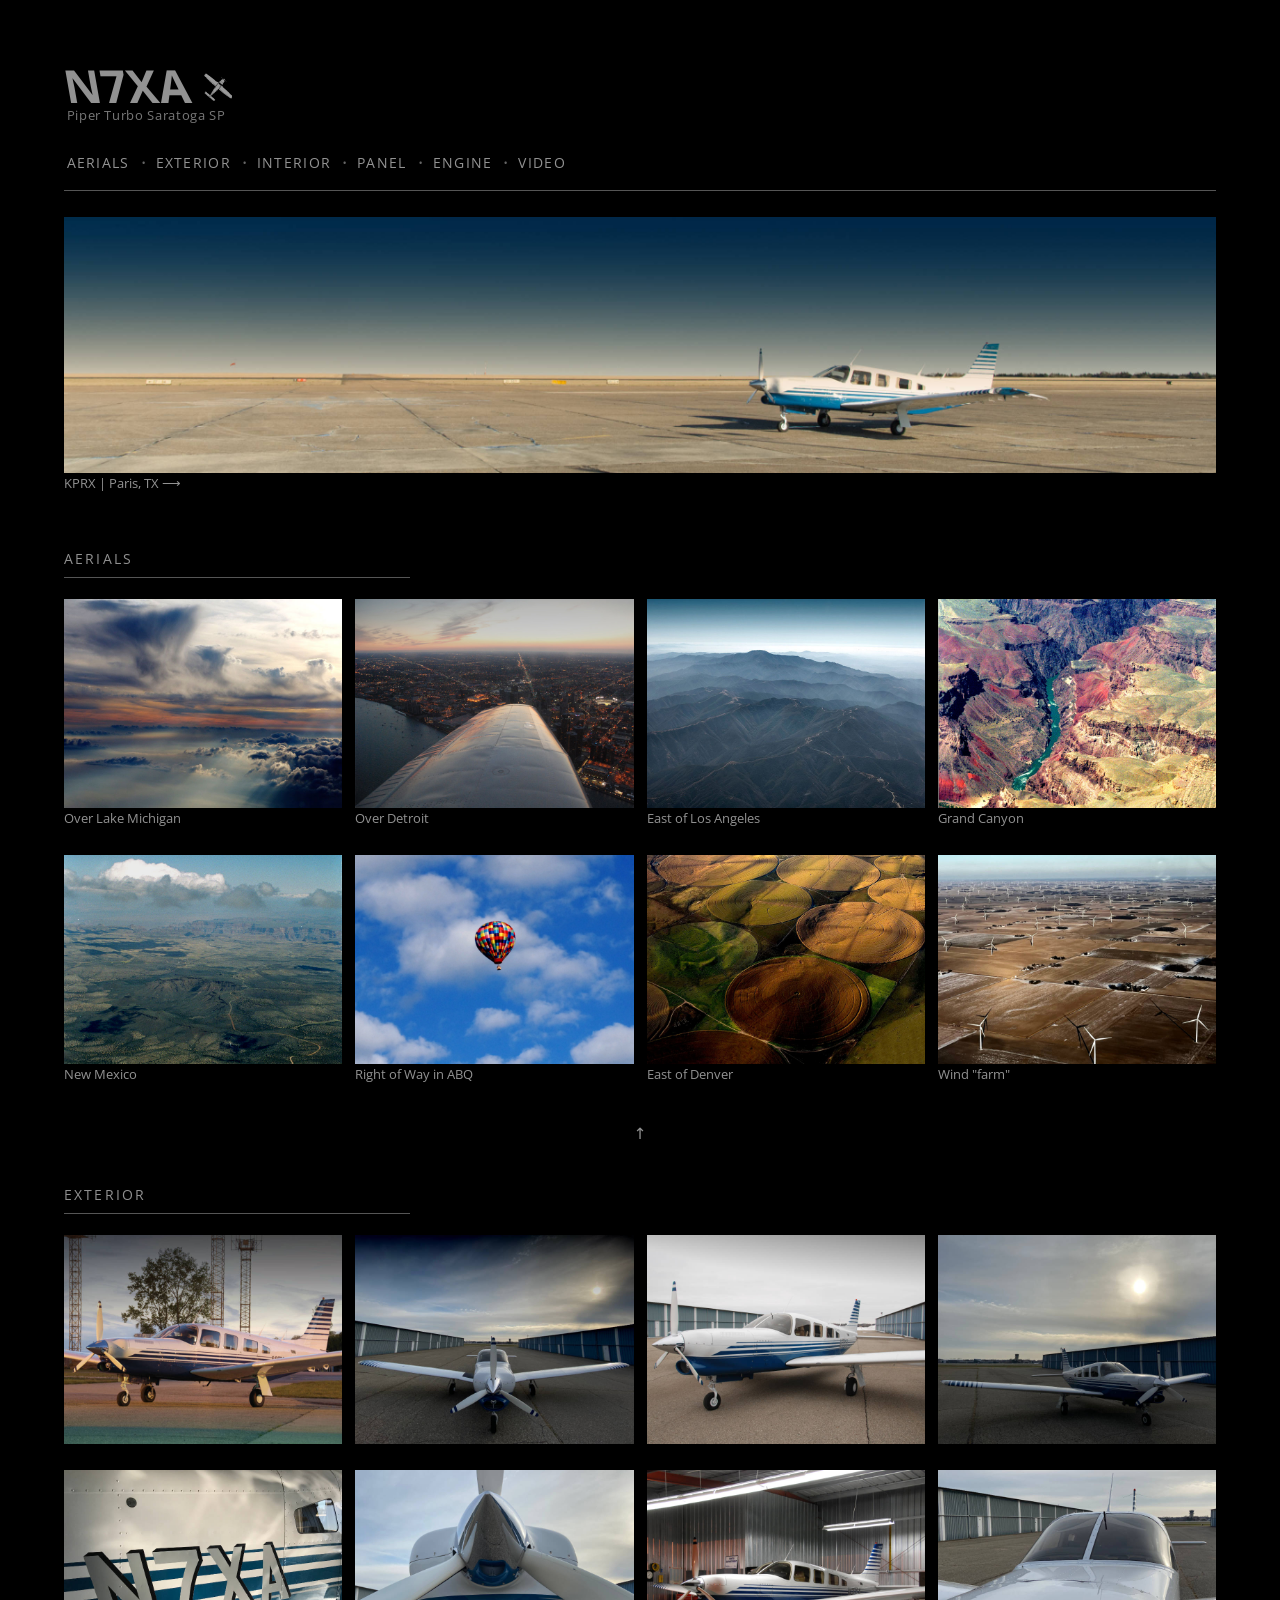
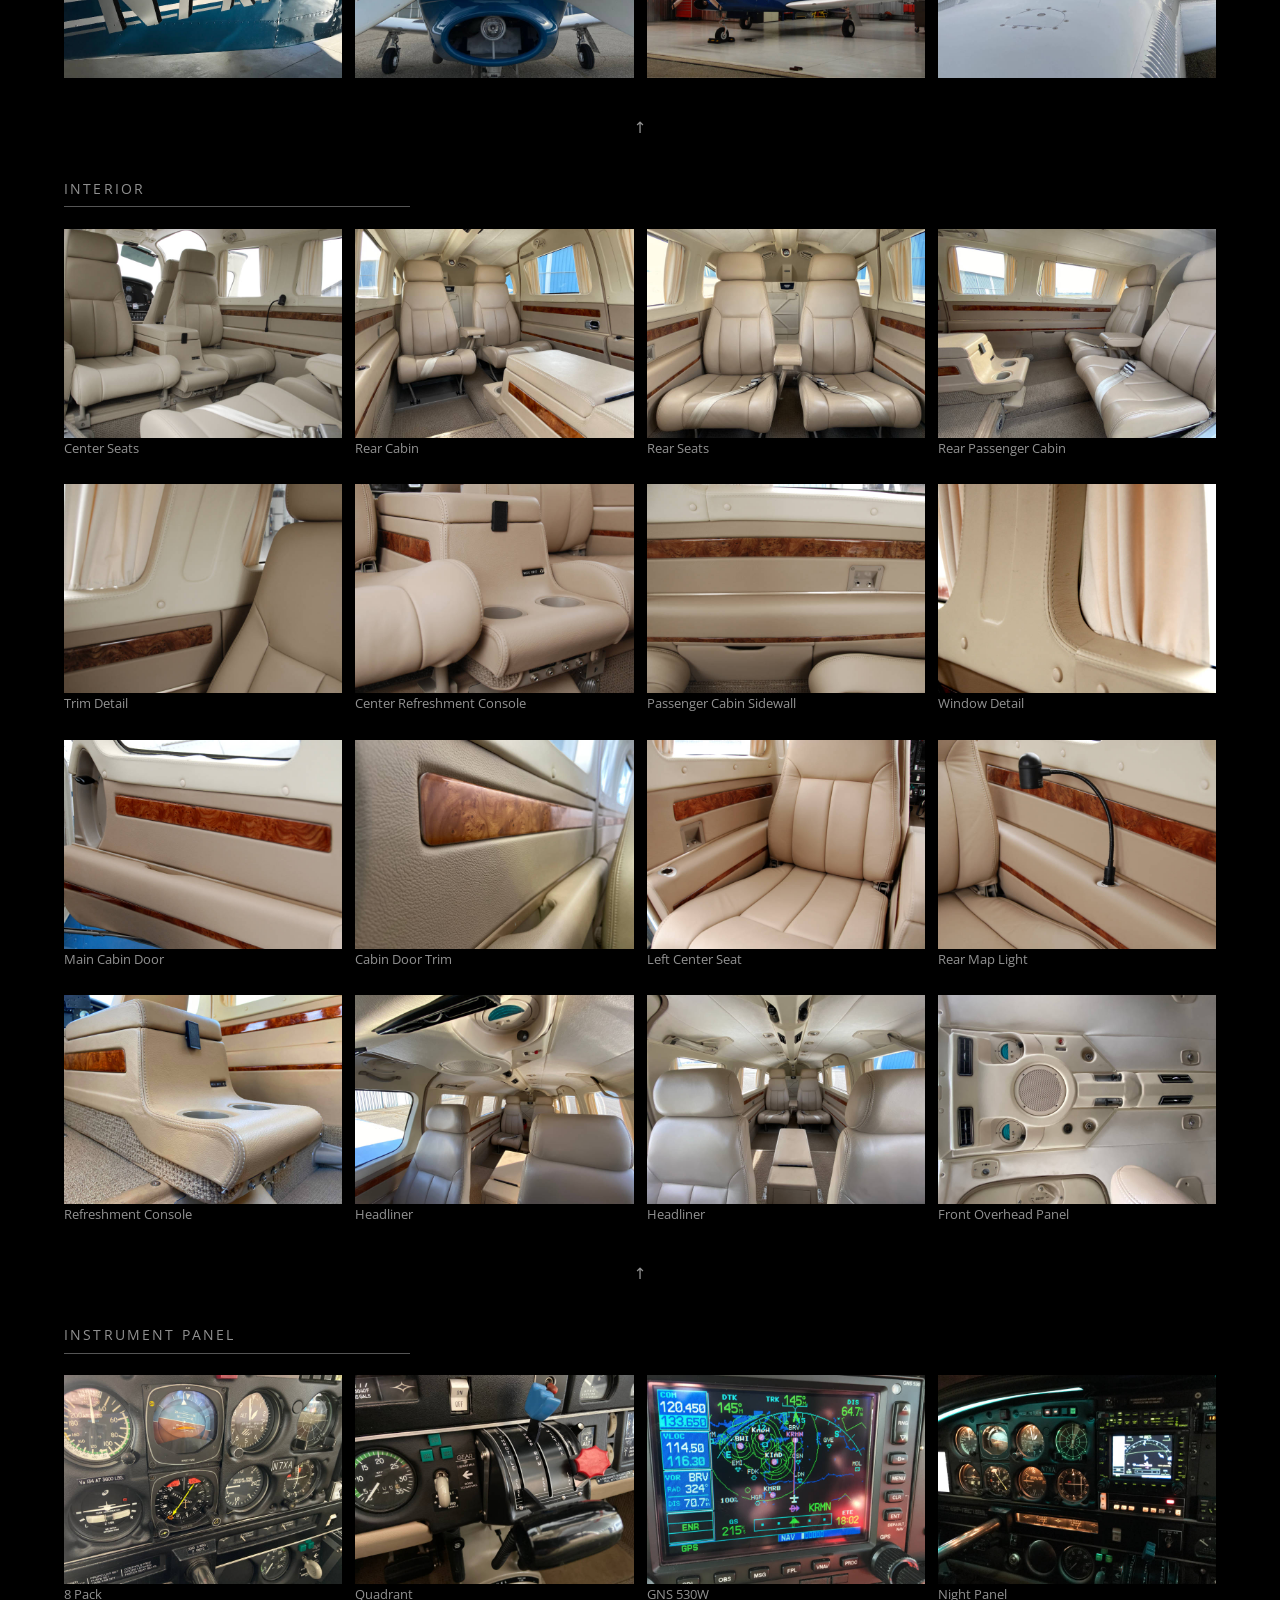
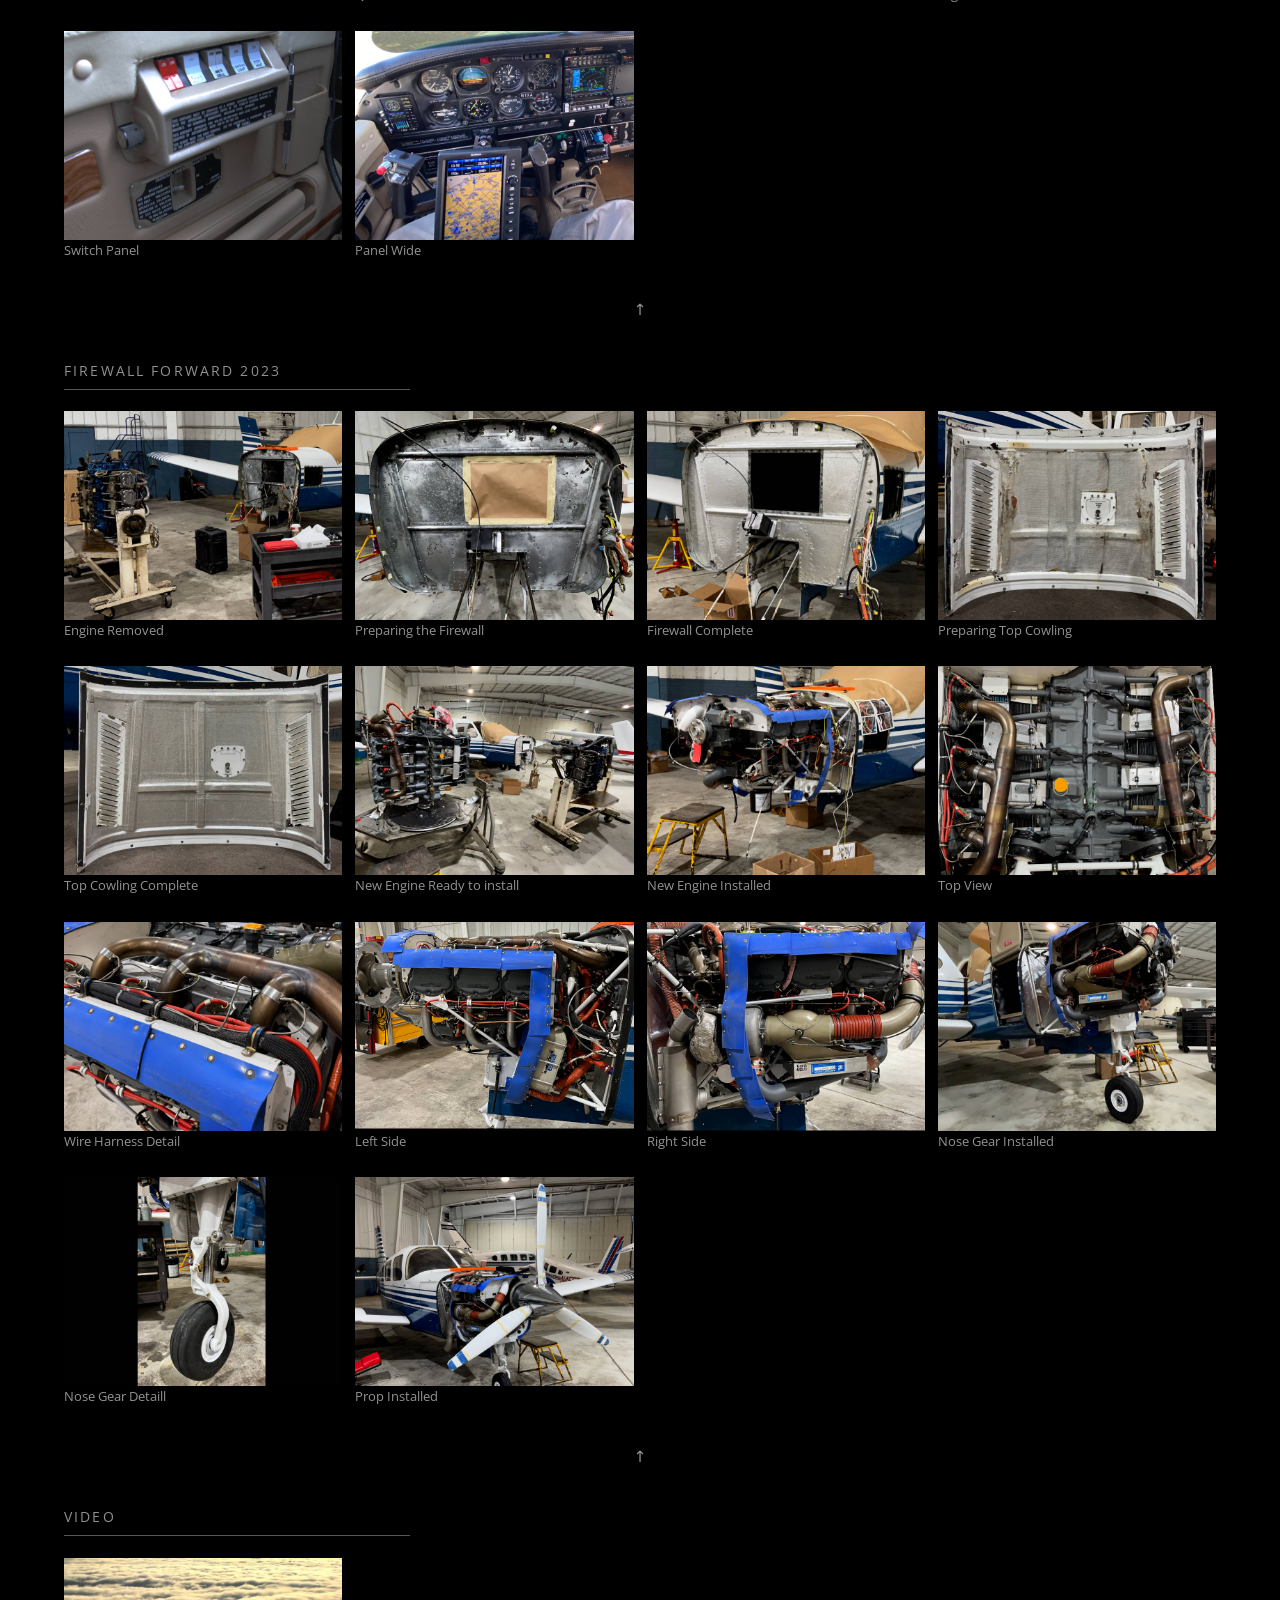
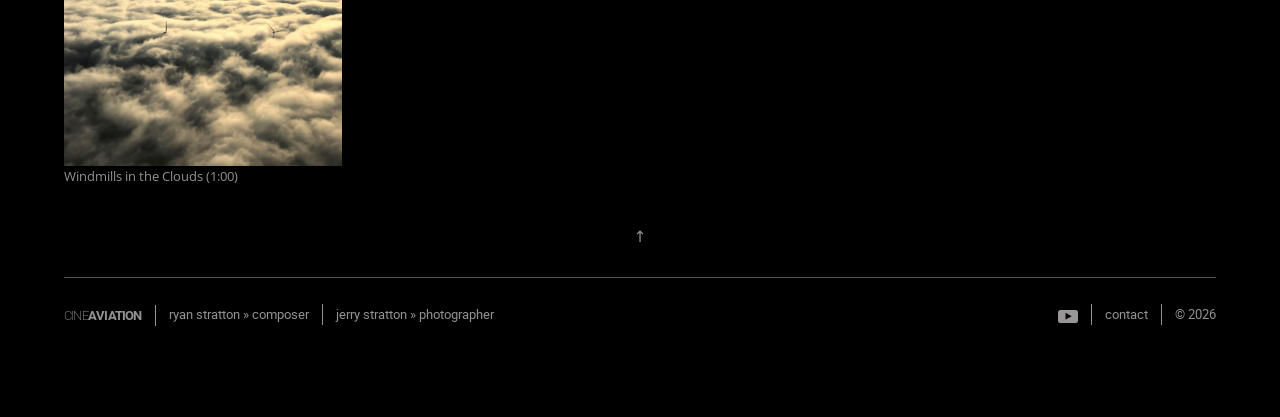
==== commit 2525c5c1: "ENGINE section added" ====
--- a/index.html
+++ b/index.html
@@ -1,5 +1,5 @@
 <!DOCTYPE html>
-<html lang="en">
+<html lang="en" id="top">
 <head>
 	<meta charset="UTF-8">
 	<meta name="viewport" content="width=device-width, initial-scale=1">
@@ -16,15 +16,34 @@
 <body>
 <div class="container">
 	<header class="site-header">
-		<div class="logo fleft">
-			<h1>
-				N7XA <img src="img/mailsig.png" alt="N7XA" class="h1-image"> 
-			</h1>
-			<p style="font-size: 1.1em; margin-left: 0.3em;">
-				Piper Turbo Saratoga SP 
-			</p>
-		</div>
+	<div class="logo fleft">
+		<h1><span class="h1-reverse-italic">N7XA</span>
+			<img src="img/mailsig.png" alt="" class="h1-image">
+		</h1>
+		<p class="sub-h1">Piper Turbo Saratoga SP</p>
+	</div>
+	<nav class="gallery-nav" aria-label="Photo gallery sections">
+		<div class="gallery-nav-item">
+			<a class="gallery-nav-heading" href="#aerials">Aerials</a> 
+		</div>
+		<div class="gallery-nav-item">
+			<a class="gallery-nav-heading" href="#exterior">Exterior</a> 
+		</div>
+		<div class="gallery-nav-item">
+			<a class="gallery-nav-heading" href="#interior">Interior</a> 
+		</div>
+		<div class="gallery-nav-item">
+			<a class="gallery-nav-heading" href="#instrument-panel">Panel</a> 
+		</div>
+		<div class="gallery-nav-item">
+			<a class="gallery-nav-heading" href="#engine">Engine</a> 
+		</div>
+		<div class="gallery-nav-item">
+			<a class="gallery-nav-heading" href="#video">Video</a> 
+		</div>
+	</nav>
 	</header>
+	
 	<div class="works-page divide-top">
 		<div class="gallery">
 			<figure class="gallery-feature">
@@ -34,7 +53,7 @@
 				</figcaption>
 			</figure>
 			
-			<p class="gallery-subheading">Aerials</p>
+			<p class="gallery-subheading" id="aerials">Aerials</p>
 			<figure class="gallery-item">
 				<a onclick="openModal('img/aerial/over_LM.jpg')"> <img src="img/aerial/overlm.jpg" alt="" style="width: 100%;"> <span class="zoom"> </span> </a> 
 				<figcaption>
@@ -84,7 +103,11 @@
 				</figcaption>
 			</figure>
 			
-			<p class="gallery-subheading">Exterior</p>
+			<div class="top-of-page">
+				<a href="#top" class="top-button" aria-label="Back to top"></a>
+			</div>
+			
+			<p class="gallery-subheading" id="exterior">Exterior</p>
 			<figure class="gallery-item">
 				<a onclick="openModal('img/exterior/ext4.jpg')"> <img src="img/exterior/tn_ext4.jpg" alt="" style="width: 100%;"> <span class="zoom"> </span> </a> 
 			</figure>
@@ -117,7 +140,11 @@
 				<a onclick="openModal('img/exterior/ext8.jpg')"> <img src="img/exterior/tn_ext8.jpg" alt="" style="width: 100%;"> <span class="zoom"> </span> </a> 
 			</figure>
 			
-			<p class="gallery-subheading">Interior</p>
+			<div class="top-of-page">
+				<a href="#top" class="top-button" aria-label="Back to top"></a>
+			</div>
+			
+			<p class="gallery-subheading" id="interior">Interior</p>
 			<figure class="gallery-item">
 				<a onclick="openModal('img/interior/interior.jpg')"> <img src="img/interior/tn_interior.jpg" alt="" style="width: 100%;"> <span class="zoom"> </span> </a> 
 				<figcaption>
@@ -131,7 +158,7 @@
 				</figcaption>
 			</figure>
 			<figure class="gallery-item">
-				<a onclick="openModal('img/interior/tearseats-medium.jpg')"> <img src="img/interior/tn_rearseats-medium.jpg" alt="" style="width: 100%;"> <span class="zoom"> </span> </a> 
+				<a onclick="openModal('img/interior/rearseats-medium.jpg')"> <img src="img/interior/tn_rearseats-medium.jpg" alt="" style="width: 100%;"> <span class="zoom"> </span> </a> 
 				<figcaption>
 					Rear Seats 
 				</figcaption>
@@ -215,7 +242,11 @@
 				</figcaption>
 			</figure>
 			
-			<p class="gallery-subheading">Instrument Panel</p>
+			<div class="top-of-page">
+				<a href="#top" class="top-button" aria-label="Back to top"></a>
+			</div>
+			
+			<p class="gallery-subheading" id="instrument-panel">Instrument Panel</p>
 			<figure class="gallery-item">
 				<a onclick="openModal('img/panel/8pack.jpg')"> <img src="img/panel/tn_8pack.jpg" alt="" style="width: 100%;"> <span class="zoom"> </span> </a> 
 				<figcaption>
@@ -252,9 +283,115 @@
 					Panel Wide 
 				</figcaption>
 			</figure>
+			
+			<div class="top-of-page">
+				<a href="#top" class="top-button" aria-label="Back to top"></a>
+			</div>
+			
+			<p class="gallery-subheading" id="engine">Firewall Forward 2023</p>
+			<figure class="gallery-item">
+				<a onclick="openModal('img/engine/removed.jpg')"> <img src="img/engine/tn_removed.jpg" alt="" style="width: 100%;"> <span class="zoom"> </span> </a> 
+				<figcaption>
+					Engine Removed 
+				</figcaption>
+			</figure>
+			
+			<figure class="gallery-item">
+				<a onclick="openModal('img/engine/firewall-prep.jpg')"> <img src="img/engine/tn_firewall-prep.jpg" alt="" style="width: 100%;"> <span class="zoom"> </span> </a> 
+				<figcaption>
+					Preparing the Firewall 
+				</figcaption>
+			</figure>
+			
+			<figure class="gallery-item">
+				<a onclick="openModal('img/engine/firewall-finished.jpg')"> <img src="img/engine/tn_firewall-finished.jpg" alt="" style="width: 100%;"> <span class="zoom"> </span> </a> 
+				<figcaption>
+					Firewall Complete 
+				</figcaption>
+			</figure>
+			
+			<figure class="gallery-item">
+				<a onclick="openModal('img/engine/top-cowling.jpg')"> <img src="img/engine/tn_top-cowling.jpg" alt="" style="width: 100%;"> <span class="zoom"> </span> </a> 
+				<figcaption>
+					Preparing Top Cowling 
+				</figcaption>
+			</figure>
+			
+			<figure class="gallery-item">
+				<a onclick="openModal('img/engine/top-cowling-complete.jpg')"> <img src="img/engine/tn_top-cowling-complete.jpg" alt="" style="width: 100%;"> <span class="zoom"> </span> </a> 
+				<figcaption>
+					Top Cowling Complete 
+				</figcaption>
+			</figure>
+			
+			<figure class="gallery-item">
+				<a onclick="openModal('img/engine/new-standby.jpg')"> <img src="img/engine/tn_new-standby.jpg" alt="" style="width: 100%;"> <span class="zoom"> </span> </a> 
+				<figcaption>
+					New Engine Ready to install 
+				</figcaption>
+			</figure>
+			
+			<figure class="gallery-item">
+				<a onclick="openModal('img/engine/new-installed.jpg')"> <img src="img/engine/tn_new-installed.jpg" alt="" style="width: 100%;"> <span class="zoom"> </span> </a> 
+				<figcaption>
+					New Engine Installed 
+				</figcaption>
+			</figure>
+			
+			<figure class="gallery-item">
+				<a onclick="openModal('img/engine/top-view.jpg')"> <img src="img/engine/tn_top-view.jpg" alt="" style="width: 100%;"> <span class="zoom"> </span> </a> 
+				<figcaption>
+					Top View 
+				</figcaption>
+			</figure>
+			
+			<figure class="gallery-item">
+				<a onclick="openModal('img/engine/wire-detail.jpg')"> <img src="img/engine/tn_wire-detail.jpg" alt="" style="width: 100%;"> <span class="zoom"> </span> </a> 
+				<figcaption>
+					Wire Harness Detail 
+				</figcaption>
+			</figure>
+			
+			<figure class="gallery-item">
+				<a onclick="openModal('img/engine/install-left.jpg')"> <img src="img/engine/tn_install-left.jpg" alt="" style="width: 100%;"> <span class="zoom"> </span> </a> 
+				<figcaption>
+					Left Side 
+				</figcaption>
+			</figure>
+			
+			<figure class="gallery-item">
+				<a onclick="openModal('img/engine/install-right.jpg')"> <img src="img/engine/tn_install-right.jpg" alt="" style="width: 100%;"> <span class="zoom"> </span> </a> 
+				<figcaption>
+					Right Side 
+				</figcaption>
+			</figure>
+			
+			<figure class="gallery-item">
+				<a onclick="openModal('img/engine/nosegear.jpg')"> <img src="img/engine/tn_nosegear.jpg" alt="" style="width: 100%;"> <span class="zoom"> </span> </a> 
+				<figcaption>
+					Nose Gear Installed 
+				</figcaption>
+			</figure>
+			
+			<figure class="gallery-item">
+				<a onclick="openModal('img/engine/nosegear-detail.jpg')"> <img src="img/engine/tn_nosegear-detail.jpg" alt="" style="width: 100%;"> <span class="zoom"> </span> </a> 
+				<figcaption>
+					Nose Gear Detaill 
+				</figcaption>
+			</figure>
+			
+			<figure class="gallery-item">
+				<a onclick="openModal('img/engine/prop.jpg')"> <img src="img/engine/tn_prop.jpg" alt="" style="width: 100%;"> <span class="zoom"> </span> </a> 
+				<figcaption>
+					Prop Installed 
+				</figcaption>
+			</figure>
+			
+			<div class="top-of-page">
+				<a href="#top" class="top-button" aria-label="Back to top"></a>
+			</div>
 
-
-			<p class="gallery-subheading">Video</p>
+			<p class="gallery-subheading" id="video">Video</p>
 			<figure class="gallery-item">
 				<a onclick="openiframeModal('https://player.vimeo.com/video/907225310?badge=0&amp;autopause=0&amp;player_id=0&amp;app_id=5847')"> <img src="img/aerial.jpg" alt="" style="width: 100%;"> <span class="play"> </span> </a> 
 				<figcaption>
@@ -262,6 +399,9 @@
 				</figcaption>
 			</figure>
 			
+			<div class="top-of-page">
+				<a href="#top" class="top-button" aria-label="Back to top"></a>
+			</div>
 		</div>
 	</div>
 	<div class="divide-top">
--- a/css/ca.css
+++ b/css/ca.css
@@ -230,7 +230,9 @@
   text-transform: uppercase;
   line-height: 0.9;
   margin: 0 0 0.1em;
-  font-weight: normal;
+  font-weight: 700;
+  transform: skewX(10deg);
+  transform-origin: left center;
 }
 
 h1 .h1-image {
@@ -240,13 +242,13 @@
   transition: opacity 0.2s ease;
 }
 
-h1 .sub-h1 {
-  display: block;
-  font-size: 0.3em;
+.logo .sub-h1 {
+  display: block;
+  font-size: 1em;
   text-transform: none;
-  margin: 0.3em 0 0 0.2em;
+  margin: -.6em 0 0 0.2em;
   color: #777;
-  letter-spacing: 0.01em;
+  letter-spacing: 0.05em;
   font-weight: 500;
 }
 
@@ -299,6 +301,7 @@
 
 h1 a {
   color: inherit;
+  font-weight: 700;
   text-decoration: none;
   transition: color 0.2s ease;
 }
@@ -451,6 +454,26 @@
 .aligncenter {
   margin: 0 auto 1.62em;
   display: block;
+}
+
+.top-of-page {
+  flex: 0 0 100%;
+  text-align: center;
+  margin: 10px 0 0;
+}
+
+.top-button { /* Button Styling */
+    display: inline-block;
+    font-size: 1.2em;
+    padding: .04em .3em;
+    border: none;
+    margin: 0 0 .5em;
+}
+
+.top-button::before {
+    content: "\2191";
+    font-family: system-ui, -apple-system, sans-serif;
+    display: inline-block;
 }
 
 /* -- MISC
@@ -855,9 +878,10 @@
   margin-top: 0.4em;
 }
 
-/* -- Detail Page Gallery
-------------------------------------------------------------- */
-
+.gallery-description {
+  flex: 0 0 100%;
+  margin: 0 0 2em 1em;
+}
 
 /* -- Detail Page Gallery
 ------------------------------------------------------------- */
@@ -869,29 +893,72 @@
 .gallery-detail .gallery-item img {
   display: block;
   width: 100%;
+  height: auto;
   aspect-ratio: 3 / 2;
   object-fit: cover;
   object-position: center;
 }
 
 
+/* -- Gallery Navigation
+------------------------------------------------------------- */
+
+.gallery-nav-heading {
+  display: block;
+  font-size: 1.1em;
+  font-weight: 500;
+  line-height: 1;
+  letter-spacing: .09em;
+  text-transform: uppercase;
+  color: #929292;
+}
+
+.gallery-nav-heading:hover {
+  color: #fff;
+}
+
+.gallery-nav {
+  --nav-gap: 2em;
+  display: flex;
+  flex-wrap: wrap;
+  justify-content: flex-start;
+  column-gap: var(--nav-gap);
+  row-gap: .5em;
+  clear: both;
+  margin: 7em 0 0 .2em;
+}
+
+.gallery-nav-item {
+  position: relative;
+  margin: 0;
+  text-align: left;
+}
+
+.gallery-nav-item:not(:last-child)::after {
+  content: "\00B7";
+  position: absolute;
+  left: calc(100% + var(--nav-gap) / 2 - 6px);
+  top: 50%;
+  transform: translate(-50%, -50%);
+  color: #666;
+  font-size: 1.5em;
+  line-height: 1;
+  pointer-events: none;
+}
+
 /* -------------------------------------------------------------
 ====== MEDIA QUERIES
 ------------------------------------------------------------- */
 
-/* -- Media query 1 (mq1)
-------------------------------------------------------------- */
-@media only screen and (max-width: 62.5em) {
+/* -- Media query 1 (mq1) 1100
+------------------------------------------------------------- */
+@media only screen and (max-width: 68.75em) {
   .gallery-item {
     flex-basis: calc((100% - 2em) / 3);
   }
-
-  h1 {
-    font-size: 3.1em;
-  }
-}
-
-/* -- Media query 2 (mq2)
+}
+
+/* -- Media query 2 (mq2) 768px
 ------------------------------------------------------------- */
 @media only screen and (max-width: 48em) {
   .gallery-item {
@@ -911,6 +978,10 @@
   header nav ul li {
     float: right;
     padding: 0 1em;
+  }
+
+  .gallery-nav-heading {
+  font-size: 1em;
   }
 
   footer {
@@ -949,7 +1020,7 @@
   }
 }
 
-/* -- Media query 3 (mq3)
+/* -- Media query 3 (mq3) 480px
 ------------------------------------------------------------- */
 @media only screen and (max-width: 30em) {
   .gallery-item {
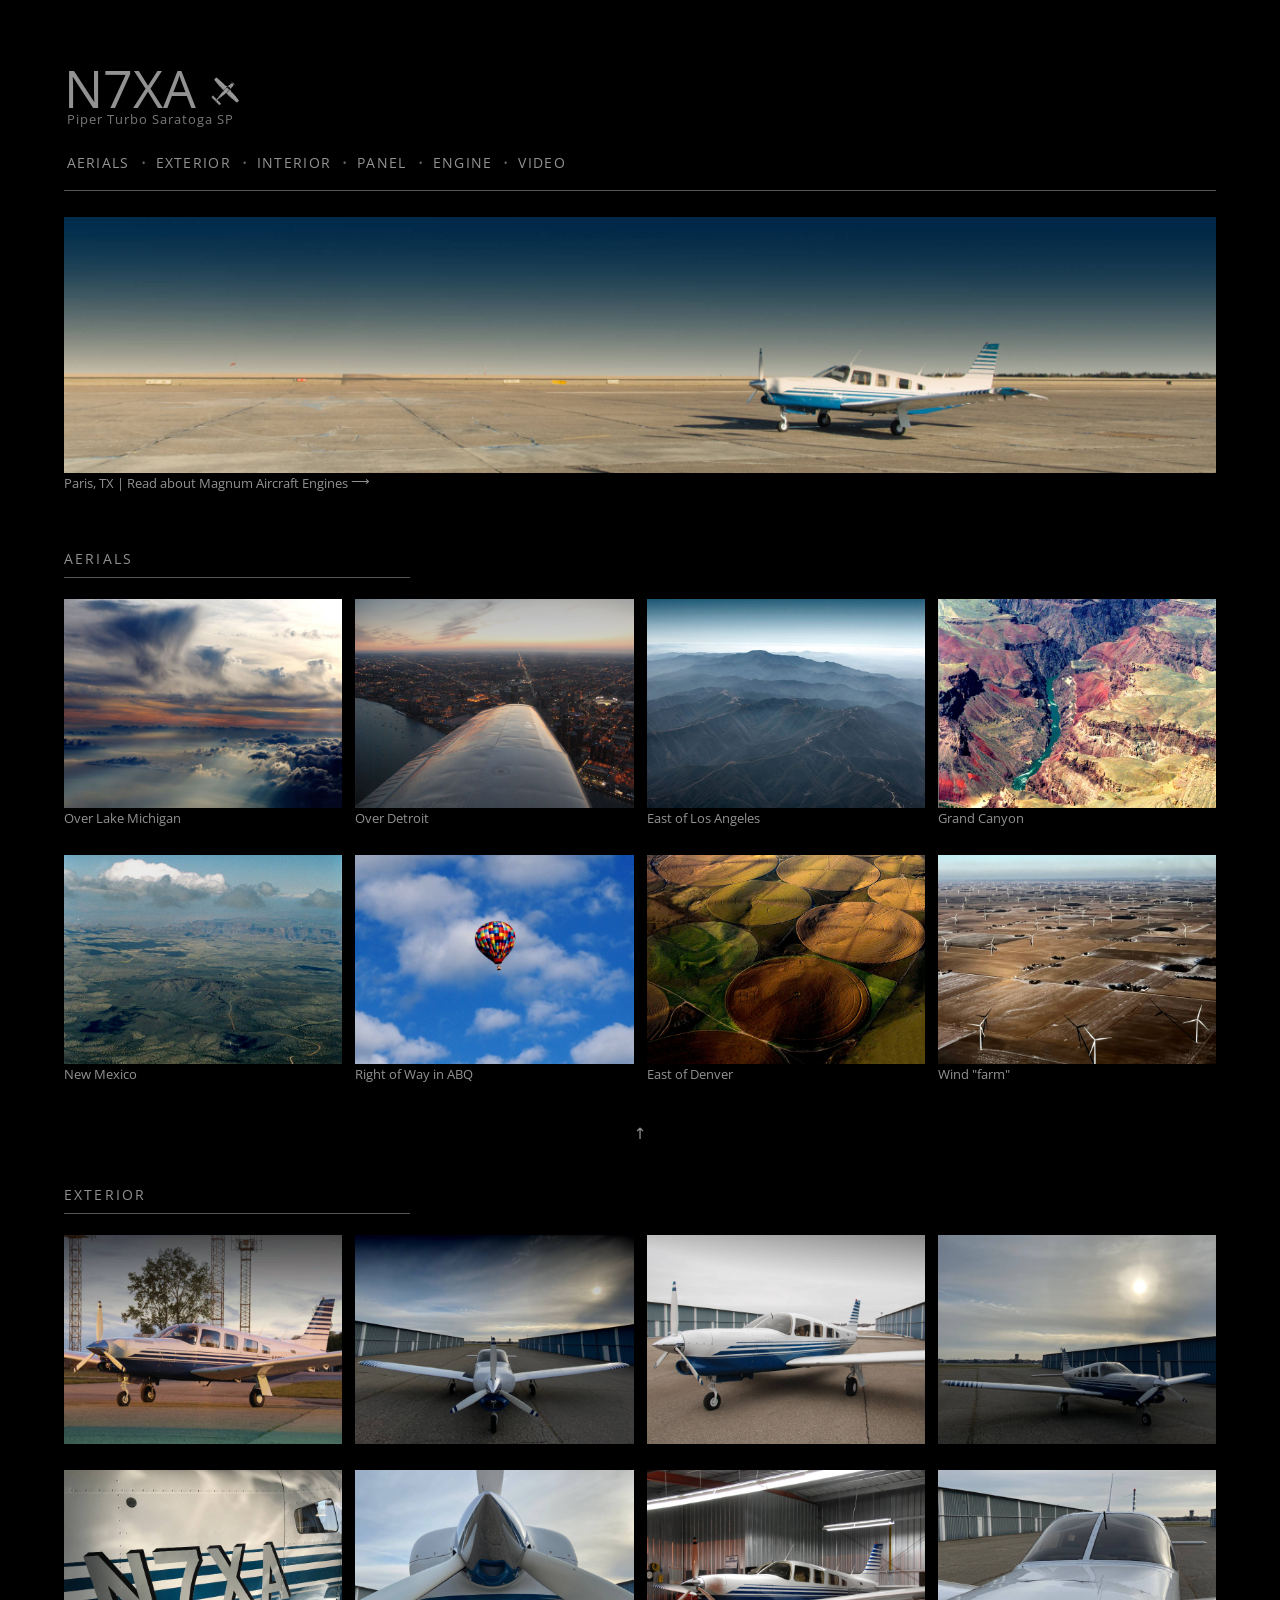
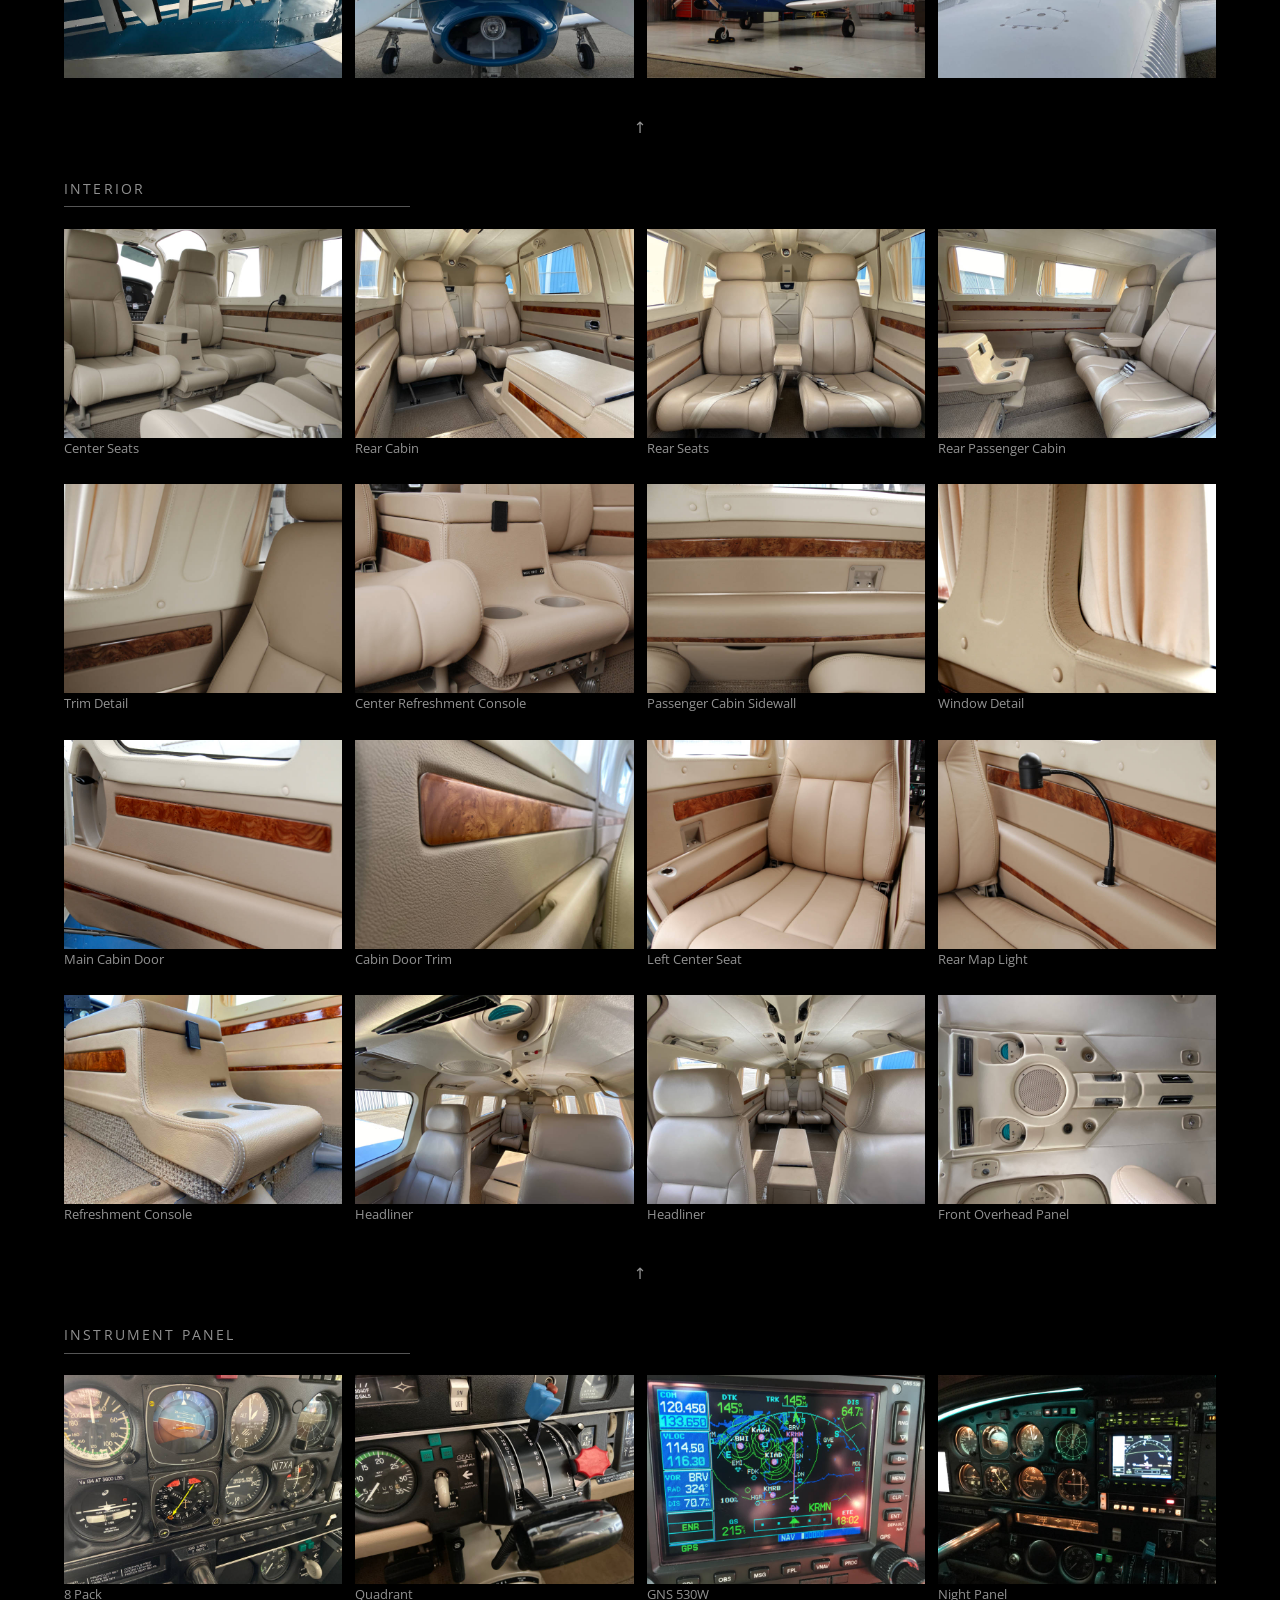
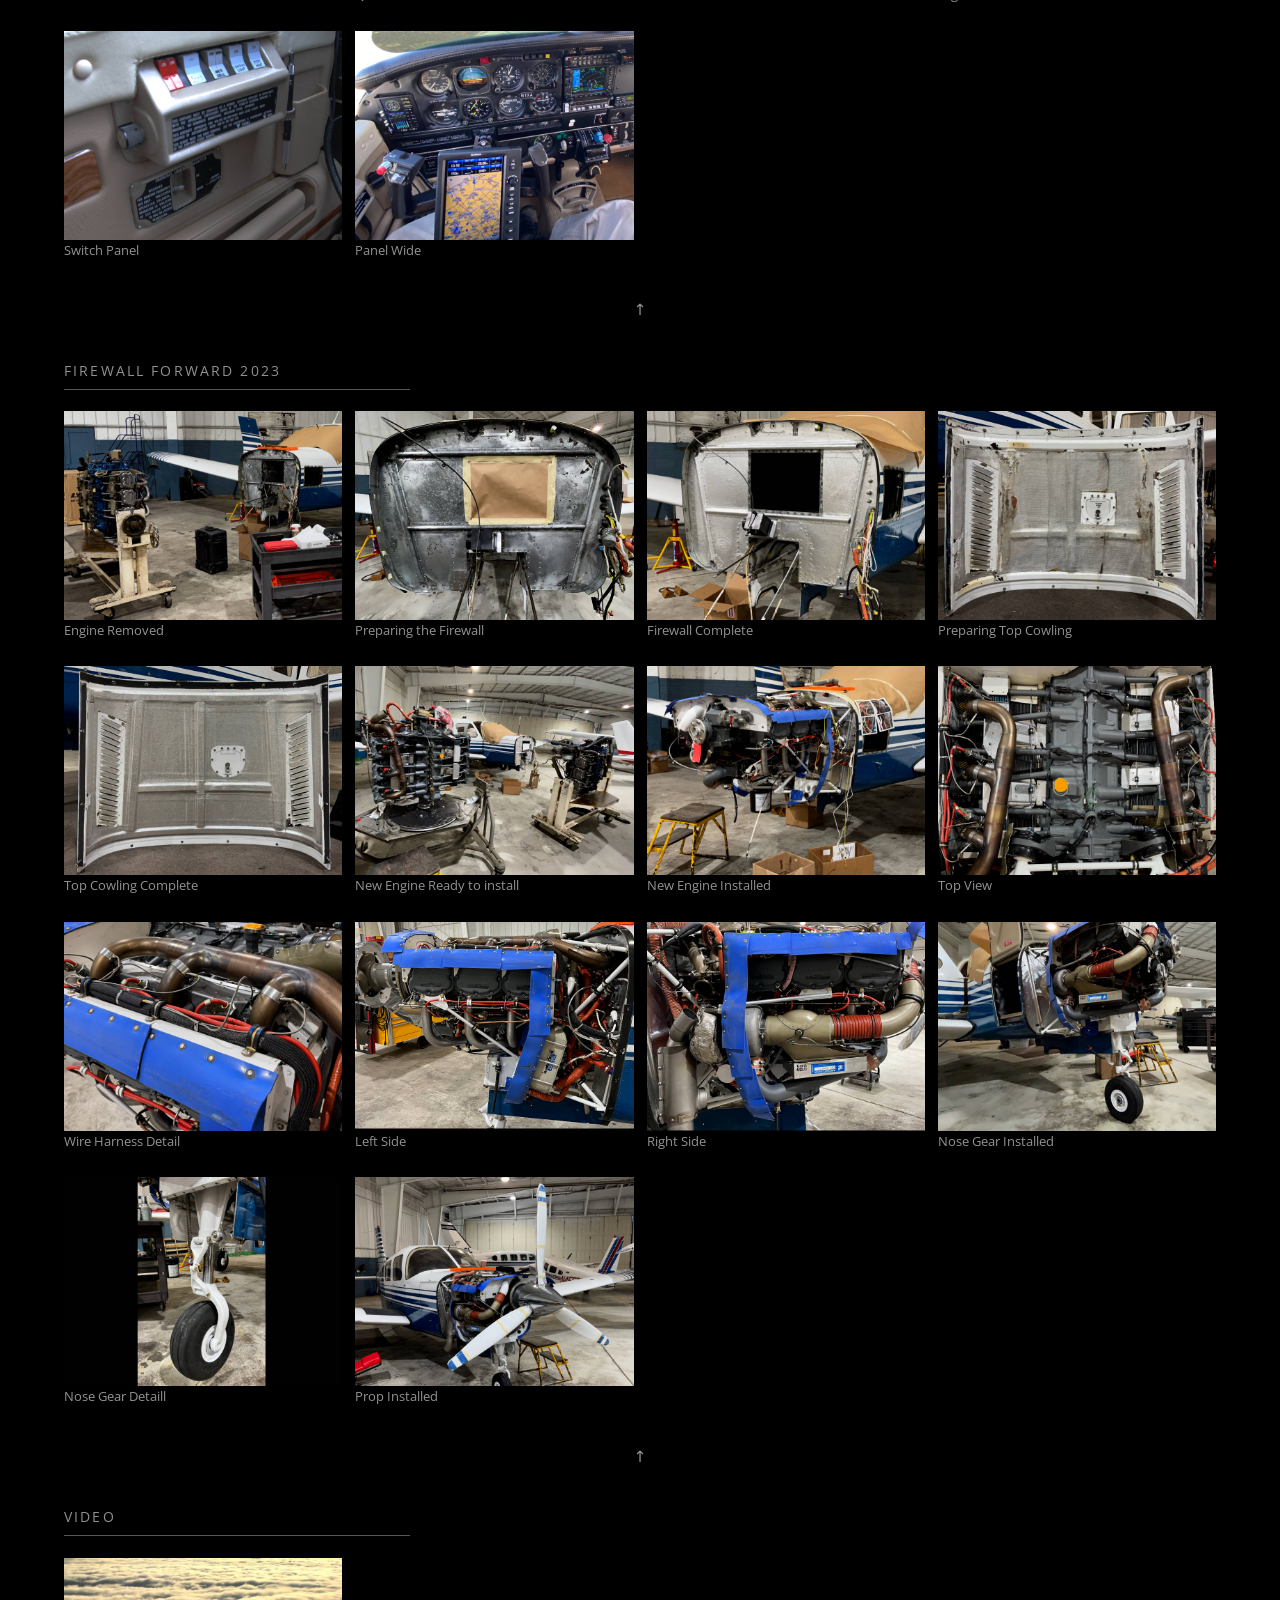
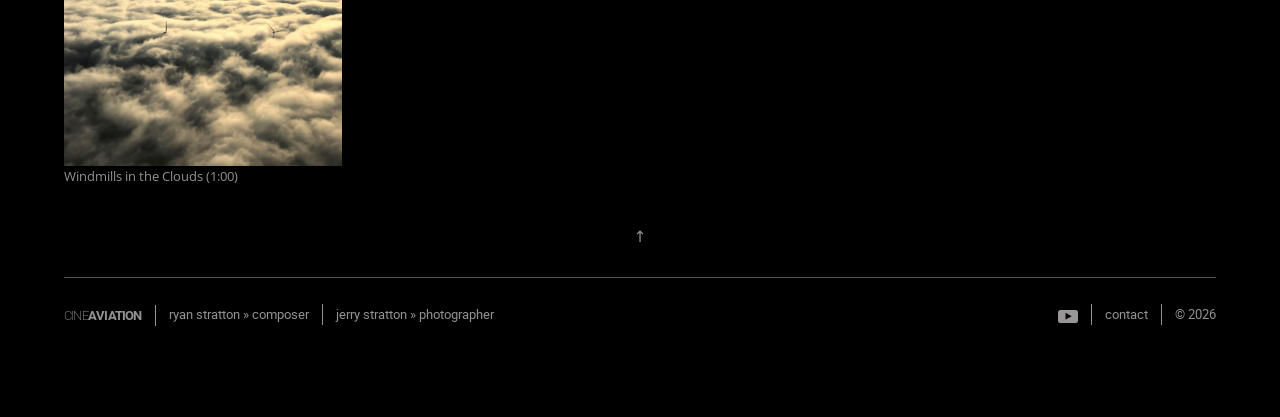
==== commit cbf216ac: "arrow style change" ====
--- a/index.html
+++ b/index.html
@@ -49,7 +49,7 @@
 			<figure class="gallery-feature">
 				<a href="/paris"> <img src="img/n7xa_wide.jpg" alt="" style="width: 100%;"> <span class="zoom"> </span> </a> 
 				<figcaption>
-					<a href="/paris" class="arrow"> KPRX | Paris, TX </a> 
+					<a href="/paris" class="arrow">Paris, TX | Read about Magnum Aircraft Engines</a> 
 				</figcaption>
 			</figure>
 			
@@ -429,6 +429,7 @@
   <button class="modal-prev" type="button"
           onclick="changeModalImage(-1)" aria-label="Previous photo">&#10094;</button>
   <img id="modalImage" class="modal-content" alt="">
+  <img id="modalSwipeImage" class="modal-content" alt="" aria-hidden="true" draggable="false">
   <button class="modal-next" type="button"
           onclick="changeModalImage(1)" aria-label="Next photo">&#10095;</button>
   <div id="modalCaption" class="modal-text"></div>
--- a/css/ca.css
+++ b/css/ca.css
@@ -226,13 +226,11 @@
 }
 
 h1 {
-  font-size: 3.5em;
+  font-size: 4em;
   text-transform: uppercase;
   line-height: 0.9;
   margin: 0 0 0.1em;
-  font-weight: 700;
-  transform: skewX(10deg);
-  transform-origin: left center;
+  font-weight: 500;
 }
 
 h1 .h1-image {
@@ -248,13 +246,13 @@
   text-transform: none;
   margin: -.6em 0 0 0.2em;
   color: #777;
-  letter-spacing: 0.05em;
+  letter-spacing: 0.08em;
   font-weight: 500;
 }
 
 h2 {
-  font-size: 2.5em;
-  margin: 0 0 20px;
+  font-size: 1.3em;
+  margin: .5em 0 0 .85em;
   letter-spacing: -0.05em;
   color: #555;
   line-height: 1;
@@ -301,7 +299,6 @@
 
 h1 a {
   color: inherit;
-  font-weight: 700;
   text-decoration: none;
   transition: color 0.2s ease;
 }
@@ -553,8 +550,9 @@
 }
 
 .arrow:after {
-  content: " \27F6";
-  /* html unicode: &#10230; */
+  content: " \27F6"; /* html unicode: &#10230; */
+  position: relative;
+  top: -0.15em;
 }
 
 header .arrow {
@@ -768,6 +766,29 @@
   touch-action: pan-y;
 }
 
+/* -- Image Modal Zoom
+------------------------------------------------------------- */
+
+#modalImage {
+  cursor: zoom-in;
+  touch-action: none;
+  user-select: none;
+  -webkit-user-drag: none;
+  transform-origin: center center;
+}
+
+#modalImage.is-zoomed {
+  cursor: zoom-out;
+}
+
+#modalImage.is-dragging {
+  cursor: grabbing;
+}
+
+#imageModal {
+  overflow: hidden;
+}
+
 @media only screen and (max-width: 48em) {
   .modal-prev {
     left: 5px;
@@ -983,6 +1004,10 @@
   .gallery-nav-heading {
   font-size: 1em;
   }
+  
+  .gallery-detail .gallery-item {
+  flex-basis: calc((100% - 1em) / 2);
+  }
 
   footer {
     text-align: center;
@@ -1066,6 +1091,20 @@
   }
 }
 
+/* -- SWIPE 
+------------------------------------------------------------- */
+#imageModal {
+  touch-action: none;
+}
+
+#modalSwipeImage {
+  visibility: hidden;
+  pointer-events: none;
+  user-select: none;
+  -webkit-user-drag: none;
+  transform-origin: center center;
+}
+
 /* -------------------------------------------------------------
 ======	END
 ------------------------------------------------------------- */
